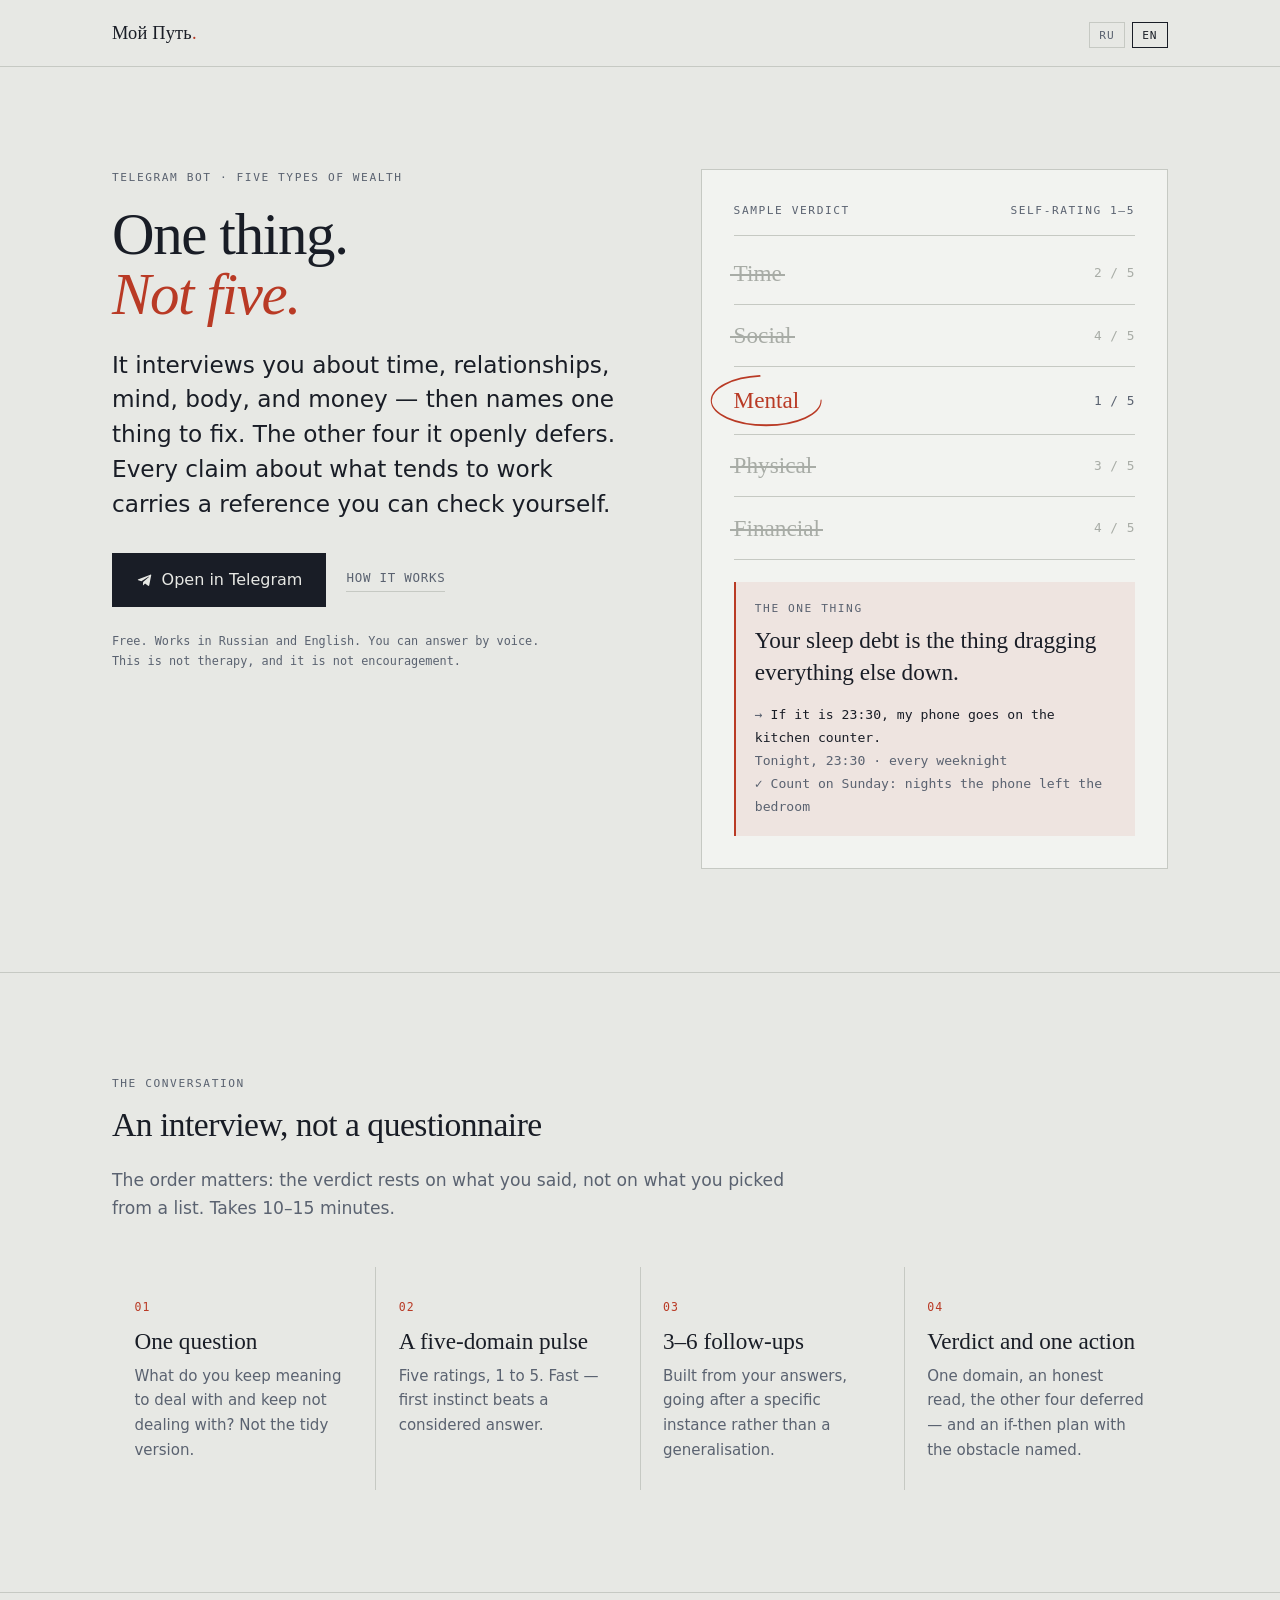
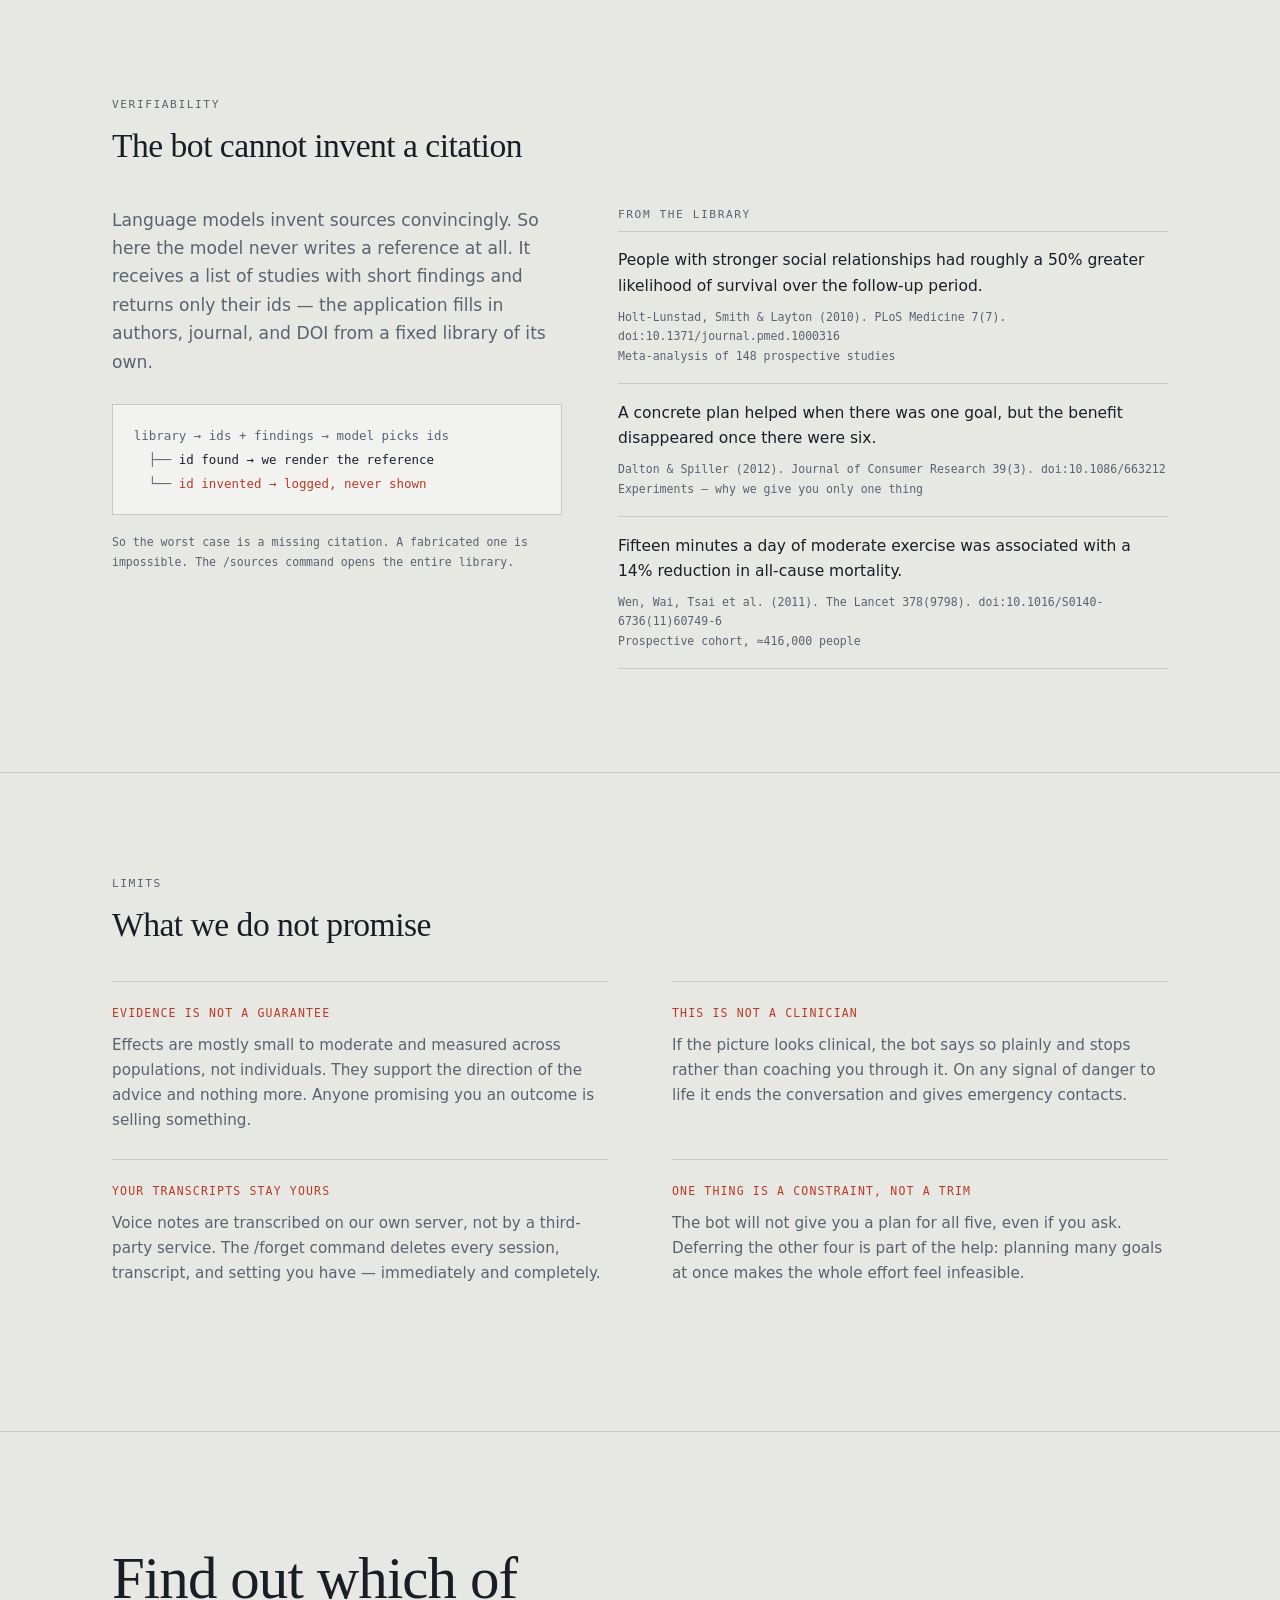
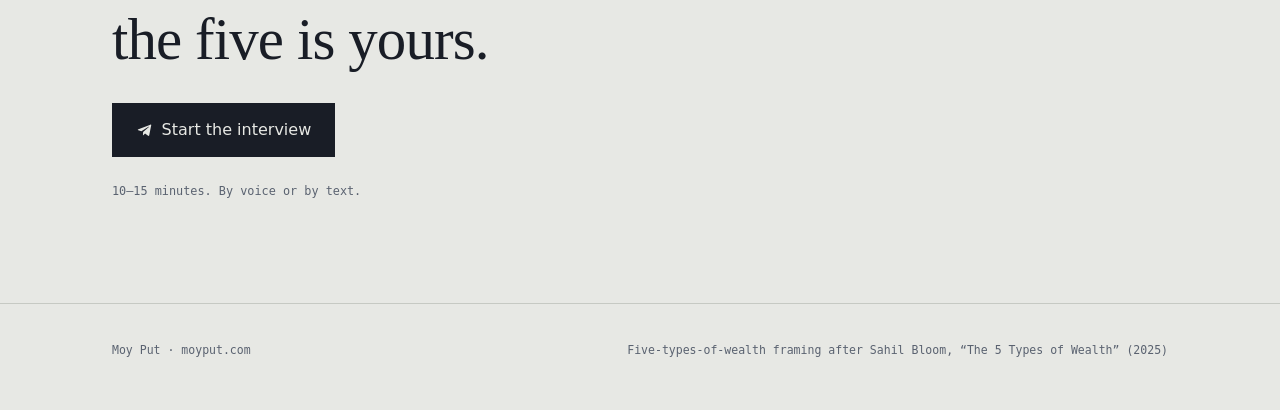
==== web/index.html @ c2c41ec6 "Add moyput.com landing page for Cloudflare Pages A single self-contained index.html in web/ — no bui" ====
<!doctype html>
<html lang="ru" data-lang="ru">
<head>
<meta charset="utf-8">
<meta name="viewport" content="width=device-width, initial-scale=1">
<title>Мой Путь — одна вещь, которую нужно исправить</title>
<meta name="description" content="Телеграм-бот расспрашивает вас о пяти видах богатства и называет одну вещь, которую нужно исправить. Со ссылками на исследования, которые можно проверить.">
<link rel="canonical" href="https://moyput.com/">
<meta property="og:type" content="website">
<meta property="og:url" content="https://moyput.com/">
<meta property="og:title" content="Мой Путь — одна вещь, которую нужно исправить">
<meta property="og:description" content="Пять видов богатства. Один вердикт. Ссылки на исследования, которые можно проверить.">
<meta property="og:locale" content="ru_RU">
<meta property="og:locale:alternate" content="en_US">
<meta name="twitter:card" content="summary_large_image">
<meta name="theme-color" content="#e7e8e4" media="(prefers-color-scheme: light)">
<meta name="theme-color" content="#14171b" media="(prefers-color-scheme: dark)">
<link rel="icon" href="data:image/svg+xml,%3Csvg xmlns='http://www.w3.org/2000/svg' viewBox='0 0 32 32'%3E%3Crect width='32' height='32' fill='%23191d26'/%3E%3Cpath d='M6 20h20' stroke='%23b93a25' stroke-width='3'/%3E%3Cpath d='M6 12h13' stroke='%235a6270' stroke-width='2'/%3E%3C/svg%3E">

<style>
/* ─────────────────────────────────────────────────────────────
   Мой Путь — landing page
   Design: diagnostic case file. Four things struck out, one circled.
   ───────────────────────────────────────────────────────────── */

:root {
  /* Cool archival paper — a green-bias neutral, deliberately not cream. */
  --paper:   #e7e8e4;
  --surface: #f2f3f0;
  --ink:     #191d26;
  --muted:   #5a6270;
  --rule:    #c6c9c3;
  --strike:  #a8aca6;
  /* The only accent: a correction-pencil red, spent on the verdict alone. */
  --accent:  #b93a25;
  --accent-wash: rgba(185, 58, 37, 0.08);

  --serif: Georgia, "Droid Serif", "Times New Roman", serif;
  --sans: system-ui, -apple-system, "Segoe UI", Roboto, "Helvetica Neue", Arial, sans-serif;
  --mono: ui-monospace, "SF Mono", SFMono-Regular, Consolas, "DejaVu Sans Mono", "Liberation Mono", monospace;

  --measure: 62ch;
  --gutter: clamp(1.25rem, 5vw, 4rem);
  --step-0: clamp(1rem, 0.97rem + 0.15vw, 1.075rem);
  --step-1: clamp(1.2rem, 1.1rem + 0.5vw, 1.45rem);
  --step-2: clamp(1.5rem, 1.3rem + 1vw, 2.1rem);
  --step-3: clamp(2.1rem, 1.6rem + 2.6vw, 3.9rem);
}

@media (prefers-color-scheme: dark) {
  :root {
    --paper:   #14171b;
    --surface: #1b1f25;
    --ink:     #dee0dc;
    --muted:   #9aa1ac;
    --rule:    #2c3239;
    --strike:  #5e656e;
    --accent:  #e86a52;
    --accent-wash: rgba(232, 106, 82, 0.11);
  }
}

/* The viewer's own toggle must win over the OS preference, both ways. */
:root[data-theme="dark"] {
  --paper: #14171b; --surface: #1b1f25; --ink: #dee0dc;
  --muted: #9aa1ac; --rule: #2c3239; --strike: #5e656e;
  --accent: #e86a52; --accent-wash: rgba(232, 106, 82, 0.11);
}
:root[data-theme="light"] {
  --paper: #e7e8e4; --surface: #f2f3f0; --ink: #191d26;
  --muted: #5a6270; --rule: #c6c9c3; --strike: #a8aca6;
  --accent: #b93a25; --accent-wash: rgba(185, 58, 37, 0.08);
}

*, *::before, *::after { box-sizing: border-box; }

html { -webkit-text-size-adjust: 100%; }

body {
  margin: 0;
  background: var(--paper);
  color: var(--ink);
  font-family: var(--sans);
  font-size: var(--step-0);
  line-height: 1.65;
  -webkit-font-smoothing: antialiased;
}

/* Language switching: both versions ship in the markup, one is hidden. */
:root[data-lang="ru"] [lang="en"] { display: none; }
:root[data-lang="en"] [lang="ru"] { display: none; }

h1, h2, h3 { font-family: var(--serif); font-weight: 400; text-wrap: balance; margin: 0; }
p { margin: 0; }
a { color: inherit; }

:where(a, button):focus-visible {
  outline: 2px solid var(--accent);
  outline-offset: 3px;
  border-radius: 1px;
}

.shell { max-width: 74rem; margin: 0 auto; padding-inline: var(--gutter); }

/* ── Structural label: the form-field eyebrow ───────────────── */
.label {
  font-family: var(--mono);
  font-size: 0.7rem;
  letter-spacing: 0.14em;
  text-transform: uppercase;
  color: var(--muted);
  display: block;
}

/* ── Top bar ────────────────────────────────────────────────── */
.bar {
  border-bottom: 1px solid var(--rule);
  padding-block: 1.1rem;
}
.bar > .shell {
  display: flex;
  align-items: baseline;
  justify-content: space-between;
  gap: 1rem;
}
.wordmark {
  font-family: var(--serif);
  font-size: 1.15rem;
  letter-spacing: 0.01em;
}
.wordmark .dot { color: var(--accent); }
.bar-tools { display: flex; gap: 0.4rem; align-items: center; }
.chip {
  font-family: var(--mono);
  font-size: 0.7rem;
  letter-spacing: 0.08em;
  text-transform: uppercase;
  color: var(--muted);
  background: none;
  border: 1px solid var(--rule);
  padding: 0.32rem 0.6rem;
  cursor: pointer;
  transition: color 120ms, border-color 120ms;
}
.chip:hover { color: var(--ink); border-color: var(--muted); }
.chip[aria-pressed="true"] { color: var(--ink); border-color: var(--ink); }

/* ── Sections share one rhythm so nothing fights over spacing ─ */
.band { padding-block: clamp(3.5rem, 8vw, 6.5rem); }
.band + .band { border-top: 1px solid var(--rule); }

/* ── Hero ───────────────────────────────────────────────────── */
.hero > .shell {
  display: grid;
  gap: clamp(2.5rem, 6vw, 4.5rem);
  grid-template-columns: 1fr;
}
@media (min-width: 62rem) {
  .hero > .shell { grid-template-columns: 1.05fr 0.95fr; align-items: start; }
}

h1 {
  font-size: var(--step-3);
  line-height: 1.02;
  letter-spacing: -0.022em;
  margin-block: 1.1rem 1.4rem;
}
h1 em { font-style: italic; color: var(--accent); }

.lede {
  font-size: var(--step-1);
  line-height: 1.5;
  max-width: var(--measure);
  color: var(--ink);
}

.actions {
  display: flex;
  flex-wrap: wrap;
  gap: 0.75rem 1.25rem;
  align-items: center;
  margin-top: 2rem;
}
.cta {
  font-family: var(--sans);
  font-size: 1rem;
  font-weight: 500;
  text-decoration: none;
  background: var(--ink);
  color: var(--paper);
  padding: 0.85rem 1.5rem;
  display: inline-flex;
  align-items: center;
  gap: 0.55rem;
  transition: background 140ms, transform 140ms;
}
.cta:hover { background: var(--accent); transform: translateY(-1px); }
.cta svg { width: 1.05em; height: 1.05em; flex: none; }
.quiet-link {
  font-family: var(--mono);
  font-size: 0.78rem;
  letter-spacing: 0.06em;
  text-transform: uppercase;
  color: var(--muted);
  text-decoration: none;
  border-bottom: 1px solid var(--rule);
  padding-bottom: 2px;
}
.quiet-link:hover { color: var(--ink); border-color: var(--accent); }

.fineprint {
  font-family: var(--mono);
  font-size: 0.74rem;
  line-height: 1.7;
  color: var(--muted);
  margin-top: 1.5rem;
}

/* ── The verdict card: the product's thesis, drawn ──────────── */
.card {
  background: var(--surface);
  border: 1px solid var(--rule);
  padding: clamp(1.4rem, 3vw, 2rem);
}
.card-head {
  display: flex;
  justify-content: space-between;
  gap: 1rem;
  padding-bottom: 0.9rem;
  border-bottom: 1px solid var(--rule);
  margin-bottom: 0.4rem;
}

.rows { list-style: none; margin: 0; padding: 0; }
.row {
  display: grid;
  grid-template-columns: 1fr auto;
  align-items: center;
  gap: 1rem;
  padding-block: 0.72rem;
  border-bottom: 1px solid var(--rule);
}
.row-name {
  position: relative;
  font-family: var(--serif);
  font-size: var(--step-1);
  width: fit-content;
}
.score {
  font-family: var(--mono);
  font-size: 0.8rem;
  font-variant-numeric: tabular-nums;
  color: var(--muted);
  letter-spacing: 0.04em;
}

/* Struck-out domains: the four the bot refuses to give you. */
.row.out .row-name, .row.out .score { color: var(--strike); }
.row.out .row-name::after {
  content: "";
  position: absolute;
  inset-inline-start: -0.15em;
  inset-block-start: 52%;
  height: 1.5px;
  background: var(--strike);
  width: calc(100% + 0.3em);
  transform: scaleX(0);
  transform-origin: left;
  animation: strike 380ms cubic-bezier(.4,0,.3,1) forwards;
  animation-delay: var(--d, 0ms);
}
@keyframes strike { to { transform: scaleX(1); } }

/* The one that is circled. Keeps its rule — the circle is the emphasis, and
   dropping the rule here just read as a missing line. */
.row.keep .row-name { color: var(--accent); padding: 0.1em 0.55em 0.15em; margin-inline-start: -0.55em; }
.circle {
  position: absolute;
  inset: -0.28em -0.5em;
  width: calc(100% + 1em);
  height: calc(100% + 0.56em);
  overflow: visible;
  pointer-events: none;
}
.circle ellipse {
  fill: none;
  stroke: var(--accent);
  stroke-width: 1.9;
  stroke-linecap: round;
  stroke-dasharray: 300;
  stroke-dashoffset: 300;
  animation: draw 780ms cubic-bezier(.36,.1,.2,1) 1500ms forwards;
}
@keyframes draw { to { stroke-dashoffset: 0; } }

.verdict {
  margin-top: 1.4rem;
  padding: 1.1rem 1.2rem;
  background: var(--accent-wash);
  border-inline-start: 2px solid var(--accent);
}
.verdict-line {
  font-family: var(--serif);
  font-size: var(--step-1);
  line-height: 1.35;
  margin-top: 0.45rem;
}
.action {
  margin-top: 1rem;
  font-family: var(--mono);
  font-size: 0.82rem;
  line-height: 1.75;
  color: var(--muted);
}
.action b { color: var(--ink); font-weight: 400; }

@media (prefers-reduced-motion: reduce) {
  .row.out .row-name::after { animation: none; transform: scaleX(1); }
  .circle ellipse { animation: none; stroke-dashoffset: 0; }
  .cta { transition: none; }
}

/* ── Section headings ───────────────────────────────────────── */
.band h2 {
  font-size: var(--step-2);
  line-height: 1.15;
  letter-spacing: -0.015em;
  margin-block: 0.8rem 1.3rem;
  max-width: 34ch;
}
.band-intro { max-width: var(--measure); color: var(--muted); }

/* ── The interview sequence. Numbered because it IS a sequence. ─ */
.steps {
  list-style: none;
  margin: 2.75rem 0 0;
  padding: 0;
  display: grid;
  gap: 1px;
  background: var(--rule);
  grid-template-columns: 1fr;
}
@media (min-width: 46rem) { .steps { grid-template-columns: repeat(2, 1fr); } }
@media (min-width: 68rem) { .steps { grid-template-columns: repeat(4, 1fr); } }
.step { background: var(--paper); padding: 1.5rem 1.4rem 1.7rem; }
.step-n {
  font-family: var(--mono);
  font-size: 0.72rem;
  letter-spacing: 0.1em;
  color: var(--accent);
  font-variant-numeric: tabular-nums;
}
.step h3 { font-size: var(--step-1); line-height: 1.2; margin-block: 0.55rem 0.5rem; }
.step p { color: var(--muted); font-size: 0.94rem; }

/* ── Evidence: rendered as an actual reference list ─────────── */
.evidence-grid {
  display: grid;
  gap: clamp(2rem, 5vw, 3.5rem);
  grid-template-columns: 1fr;
  margin-top: 2.5rem;
}
@media (min-width: 62rem) { .evidence-grid { grid-template-columns: 0.9fr 1.1fr; } }

.flow {
  font-family: var(--mono);
  font-size: 0.78rem;
  line-height: 1.9;
  color: var(--muted);
  background: var(--surface);
  border: 1px solid var(--rule);
  padding: 1.2rem 1.3rem;
  margin-top: 1.75rem;
  overflow-x: auto;
}
.flow .hit { color: var(--ink); }
.flow .miss { color: var(--accent); }

.refs { list-style: none; margin: 0; padding: 0; }
.refs li {
  padding-block: 1.05rem;
  border-top: 1px solid var(--rule);
}
.refs li:last-child { border-bottom: 1px solid var(--rule); }
.ref-finding { font-size: 0.97rem; }
.ref-cite {
  font-family: var(--mono);
  font-size: 0.72rem;
  line-height: 1.7;
  color: var(--muted);
  margin-top: 0.5rem;
  word-break: break-word;
}
.refs-note {
  font-family: var(--mono);
  font-size: 0.72rem;
  color: var(--muted);
  margin-top: 1.1rem;
  line-height: 1.7;
}

/* ── Limits: two columns of plain honesty ──────────────────────
   The rule belongs to the dt/dd *pair*, not to either element. Bordering
   them individually put a hairline across half the row on desktop, and
   bordering both would insert one between label and text when stacked. */
.limits {
  display: grid;
  grid-template-columns: 1fr;
  column-gap: clamp(2rem, 5vw, 4rem);
  margin-top: 2.25rem;
}
@media (min-width: 52rem) { .limits { grid-template-columns: 1fr 1fr; } }
.limits > div {
  border-top: 1px solid var(--rule);
  padding-block: 1.4rem 1.6rem;
}
.limits dt {
  font-family: var(--mono);
  font-size: 0.72rem;
  letter-spacing: 0.1em;
  text-transform: uppercase;
  color: var(--accent);
}
.limits dd { margin: 0.6rem 0 0; color: var(--muted); font-size: 0.95rem; }

/* ── Closing call ──────────────────────────────────────────── */
.close { text-align: left; }
.close h2 { font-size: var(--step-3); line-height: 1.05; max-width: 26ch; }

/* ── Footer ────────────────────────────────────────────────── */
footer {
  border-top: 1px solid var(--rule);
  padding-block: 2.25rem 3rem;
  font-family: var(--mono);
  font-size: 0.72rem;
  color: var(--muted);
  line-height: 1.9;
}
footer > .shell { display: flex; flex-wrap: wrap; gap: 0.6rem 2rem; justify-content: space-between; }
footer a { color: var(--muted); text-decoration: none; border-bottom: 1px solid var(--rule); }
footer a:hover { color: var(--ink); }
</style>
</head>

<body>

<div class="bar">
  <div class="shell">
    <span class="wordmark">Мой Путь<span class="dot">.</span></span>
    <div class="bar-tools">
      <button class="chip" id="lang-ru" aria-pressed="true">RU</button>
      <button class="chip" id="lang-en" aria-pressed="false">EN</button>
    </div>
  </div>
</div>

<main>

  <!-- ── Hero ─────────────────────────────────────────────── -->
  <section class="band hero">
    <div class="shell">
      <div>
        <span class="label">
          <span lang="ru">Телеграм-бот · пять видов богатства</span>
          <span lang="en">Telegram bot · five types of wealth</span>
        </span>

        <h1>
          <span lang="ru">Одна вещь.<br><em>Не пять.</em></span>
          <span lang="en">One thing.<br><em>Not five.</em></span>
        </h1>

        <p class="lede">
          <span lang="ru">Бот расспрашивает вас о времени, отношениях, психике, теле и деньгах — а потом называет одну вещь, которую нужно исправить. Остальные четыре он честно откладывает. Каждое утверждение о том, что обычно работает, снабжено ссылкой на исследование, которую вы можете проверить.</span>
          <span lang="en">It interviews you about time, relationships, mind, body, and money — then names one thing to fix. The other four it openly defers. Every claim about what tends to work carries a reference you can check yourself.</span>
        </p>

        <div class="actions">
          <!-- Replace moyput_bot with the real BotFather handle before launch. -->
          <a class="cta" href="https://t.me/moyput_bot">
            <svg viewBox="0 0 24 24" fill="currentColor" aria-hidden="true"><path d="M21.8 4.2 18.9 19c-.2 1-.8 1.2-1.6.8l-4.4-3.3-2.1 2c-.2.3-.4.4-.9.4l.3-4.5 8.2-7.4c.4-.3-.1-.5-.6-.2L7.7 13.2 3.3 11.8c-1-.3-1-1 .2-1.4l17-6.6c.8-.3 1.5.2 1.3 1.4z"/></svg>
            <span lang="ru">Открыть в Telegram</span>
            <span lang="en">Open in Telegram</span>
          </a>
          <a class="quiet-link" href="#how">
            <span lang="ru">Как это работает</span>
            <span lang="en">How it works</span>
          </a>
        </div>

        <p class="fineprint">
          <span lang="ru">Бесплатно. Работает на русском и английском. Отвечать можно голосом.<br>Это не терапия и не подбадривание.</span>
          <span lang="en">Free. Works in Russian and English. You can answer by voice.<br>This is not therapy, and it is not encouragement.</span>
        </p>
      </div>

      <!-- The thesis, drawn: four struck out, one circled. -->
      <figure class="card" style="margin:0">
        <div class="card-head">
          <span class="label">
            <span lang="ru">Пример вердикта</span>
            <span lang="en">Sample verdict</span>
          </span>
          <span class="label">
            <span lang="ru">Самооценка 1–5</span>
            <span lang="en">Self-rating 1–5</span>
          </span>
        </div>

        <ul class="rows">
          <li class="row out" style="--d:260ms">
            <span class="row-name"><span lang="ru">Время</span><span lang="en">Time</span></span>
            <span class="score">2 / 5</span>
          </li>
          <li class="row out" style="--d:420ms">
            <span class="row-name"><span lang="ru">Отношения</span><span lang="en">Social</span></span>
            <span class="score">4 / 5</span>
          </li>
          <li class="row keep">
            <span class="row-name">
              <svg class="circle" viewBox="0 0 200 60" preserveAspectRatio="none" aria-hidden="true">
                <ellipse cx="100" cy="30" rx="96" ry="26"></ellipse>
              </svg>
              <span lang="ru">Психика</span><span lang="en">Mental</span>
            </span>
            <span class="score">1 / 5</span>
          </li>
          <li class="row out" style="--d:580ms">
            <span class="row-name"><span lang="ru">Тело</span><span lang="en">Physical</span></span>
            <span class="score">3 / 5</span>
          </li>
          <li class="row out" style="--d:740ms">
            <span class="row-name"><span lang="ru">Деньги</span><span lang="en">Financial</span></span>
            <span class="score">4 / 5</span>
          </li>
        </ul>

        <figcaption class="verdict">
          <span class="label">
            <span lang="ru">Одна вещь</span>
            <span lang="en">The one thing</span>
          </span>
          <p class="verdict-line">
            <span lang="ru">Ваш недосып — то, что тянет за собой всё остальное.</span>
            <span lang="en">Your sleep debt is the thing dragging everything else down.</span>
          </p>
          <p class="action">
            <span lang="ru">→ <b>Если 23:30 — телефон уходит на кухонную столешницу.</b><br>Сегодня, 23:30 · каждый будний вечер<br>✓ Считаем в воскресенье, сколько ночей телефон был вне спальни</span>
            <span lang="en">→ <b>If it is 23:30, my phone goes on the kitchen counter.</b><br>Tonight, 23:30 · every weeknight<br>✓ Count on Sunday: nights the phone left the bedroom</span>
          </p>
        </figcaption>
      </figure>
    </div>
  </section>

  <!-- ── How it works ─────────────────────────────────────── -->
  <section class="band" id="how">
    <div class="shell">
      <span class="label">
        <span lang="ru">Разговор</span>
        <span lang="en">The conversation</span>
      </span>
      <h2>
        <span lang="ru">Интервью, а не анкета</span>
        <span lang="en">An interview, not a questionnaire</span>
      </h2>
      <p class="band-intro">
        <span lang="ru">Порядок здесь имеет значение: вердикт опирается на то, что вы рассказали, а не на то, что вы выбрали из списка. Занимает 10–15 минут.</span>
        <span lang="en">The order matters: the verdict rests on what you said, not on what you picked from a list. Takes 10–15 minutes.</span>
      </p>

      <ol class="steps">
        <li class="step">
          <span class="step-n">01</span>
          <h3><span lang="ru">Один вопрос</span><span lang="en">One question</span></h3>
          <p>
            <span lang="ru">Что вы всё собираетесь решить и всё никак не решаете? Не причёсанную версию.</span>
            <span lang="en">What do you keep meaning to deal with and keep not dealing with? Not the tidy version.</span>
          </p>
        </li>
        <li class="step">
          <span class="step-n">02</span>
          <h3><span lang="ru">Пульс по пяти сферам</span><span lang="en">A five-domain pulse</span></h3>
          <p>
            <span lang="ru">Пять оценок от 1 до 5. Быстро — первая реакция точнее продуманной.</span>
            <span lang="en">Five ratings, 1 to 5. Fast — first instinct beats a considered answer.</span>
          </p>
        </li>
        <li class="step">
          <span class="step-n">03</span>
          <h3><span lang="ru">3–6 уточнений</span><span lang="en">3–6 follow-ups</span></h3>
          <p>
            <span lang="ru">Вопросы строятся на ваших ответах и идут за конкретным случаем, а не за общими словами.</span>
            <span lang="en">Built from your answers, going after a specific instance rather than a generalisation.</span>
          </p>
        </li>
        <li class="step">
          <span class="step-n">04</span>
          <h3><span lang="ru">Вердикт и одно действие</span><span lang="en">Verdict and one action</span></h3>
          <p>
            <span lang="ru">Одна сфера, честная оценка, остальные четыре отложены — и план вида «если…, то…» с названной помехой.</span>
            <span lang="en">One domain, an honest read, the other four deferred — and an if-then plan with the obstacle named.</span>
          </p>
        </li>
      </ol>
    </div>
  </section>

  <!-- ── The citation guarantee ───────────────────────────── -->
  <section class="band" id="evidence">
    <div class="shell">
      <span class="label">
        <span lang="ru">Проверяемость</span>
        <span lang="en">Verifiability</span>
      </span>
      <h2>
        <span lang="ru">Бот не может выдумать ссылку</span>
        <span lang="en">The bot cannot invent a citation</span>
      </h2>

      <div class="evidence-grid">
        <div>
          <p class="band-intro">
            <span lang="ru">Языковые модели убедительно придумывают источники. Поэтому здесь модель вообще не пишет ссылки. Она получает список исследований с короткими выводами и возвращает только их идентификаторы — авторов, журнал и DOI подставляет само приложение из закреплённой библиотеки.</span>
            <span lang="en">Language models invent sources convincingly. So here the model never writes a reference at all. It receives a list of studies with short findings and returns only their ids — the application fills in authors, journal, and DOI from a fixed library of its own.</span>
          </p>
          <p class="flow">
            <span lang="ru">библиотека → id + выводы → модель выбирает id<br>&nbsp;&nbsp;├── <span class="hit">id найден → ссылка собрана нами</span><br>&nbsp;&nbsp;└── <span class="miss">id выдуман → в лог, не показан</span></span>
            <span lang="en">library → ids + findings → model picks ids<br>&nbsp;&nbsp;├── <span class="hit">id found → we render the reference</span><br>&nbsp;&nbsp;└── <span class="miss">id invented → logged, never shown</span></span>
          </p>
          <p class="refs-note">
            <span lang="ru">Значит, в худшем случае ссылки не будет. Выдуманной — не будет никогда. Команда /sources открывает всю библиотеку целиком.</span>
            <span lang="en">So the worst case is a missing citation. A fabricated one is impossible. The /sources command opens the entire library.</span>
          </p>
        </div>

        <div>
          <span class="label" style="margin-bottom:0.4rem">
            <span lang="ru">Из библиотеки</span>
            <span lang="en">From the library</span>
          </span>
          <ul class="refs">
            <li>
              <p class="ref-finding">
                <span lang="ru">У людей с более крепкими социальными связями вероятность выживания за период наблюдения была примерно на 50% выше.</span>
                <span lang="en">People with stronger social relationships had roughly a 50% greater likelihood of survival over the follow-up period.</span>
              </p>
              <p class="ref-cite">Holt-Lunstad, Smith &amp; Layton (2010). PLoS Medicine 7(7). doi:10.1371/journal.pmed.1000316<br>
                <span lang="ru">Метаанализ 148 проспективных исследований</span>
                <span lang="en">Meta-analysis of 148 prospective studies</span>
              </p>
            </li>
            <li>
              <p class="ref-finding">
                <span lang="ru">Конкретный план помогал, когда цель была одна, но преимущество исчезало, когда целей становилось шесть.</span>
                <span lang="en">A concrete plan helped when there was one goal, but the benefit disappeared once there were six.</span>
              </p>
              <p class="ref-cite">Dalton &amp; Spiller (2012). Journal of Consumer Research 39(3). doi:10.1086/663212<br>
                <span lang="ru">Серия экспериментов — почему мы даём только одну вещь</span>
                <span lang="en">Experiments — why we give you only one thing</span>
              </p>
            </li>
            <li>
              <p class="ref-finding">
                <span lang="ru">Пятнадцать минут умеренной нагрузки в день были связаны со снижением общей смертности на 14%.</span>
                <span lang="en">Fifteen minutes a day of moderate exercise was associated with a 14% reduction in all-cause mortality.</span>
              </p>
              <p class="ref-cite">Wen, Wai, Tsai et al. (2011). The Lancet 378(9798). doi:10.1016/S0140-6736(11)60749-6<br>
                <span lang="ru">Проспективная когорта, ≈416 000 человек</span>
                <span lang="en">Prospective cohort, ≈416,000 people</span>
              </p>
            </li>
          </ul>
        </div>
      </div>
    </div>
  </section>

  <!-- ── Limits. The product's brand is honesty; overselling would break it. ── -->
  <section class="band" id="limits">
    <div class="shell">
      <span class="label">
        <span lang="ru">Границы</span>
        <span lang="en">Limits</span>
      </span>
      <h2>
        <span lang="ru">Чего мы не обещаем</span>
        <span lang="en">What we do not promise</span>
      </h2>

      <dl class="limits">
        <div>
          <dt><span lang="ru">Исследования — не гарантия</span><span lang="en">Evidence is not a guarantee</span></dt>
          <dd>
          <span lang="ru">Эффекты в основном небольшие или умеренные и измерены на группах людей, а не на отдельном человеке. Они подтверждают направление совета — и ничего больше. Кто обещает вам результат, тот вам что-то продаёт.</span>
          <span lang="en">Effects are mostly small to moderate and measured across populations, not individuals. They support the direction of the advice and nothing more. Anyone promising you an outcome is selling something.</span>
        </dd>
        </div>
        <div>
          <dt><span lang="ru">Это не врач</span><span lang="en">This is not a clinician</span></dt>
          <dd>
          <span lang="ru">Если картина похожа на клиническую, бот скажет это прямо и остановится, а не станет вести вас планом. При признаках угрозы жизни он прерывает разговор и даёт контакты экстренной помощи.</span>
          <span lang="en">If the picture looks clinical, the bot says so plainly and stops rather than coaching you through it. On any signal of danger to life it ends the conversation and gives emergency contacts.</span>
        </dd>
        </div>
        <div>
          <dt><span lang="ru">Ваши записи остаются вашими</span><span lang="en">Your transcripts stay yours</span></dt>
          <dd>
          <span lang="ru">Голосовые сообщения расшифровываются на нашем сервере, а не у сторонних сервисов. Команда /forget удаляет все ваши сессии, расшифровки и настройки — сразу и полностью.</span>
          <span lang="en">Voice notes are transcribed on our own server, not by a third-party service. The /forget command deletes every session, transcript, and setting you have — immediately and completely.</span>
        </dd>
        </div>
        <div>
          <dt><span lang="ru">Одна вещь — это ограничение, а не урезание</span><span lang="en">One thing is a constraint, not a trim</span></dt>
          <dd>
          <span lang="ru">Бот не даст вам план по всем пяти сферам, даже если попросить. Отложить остальные четыре — часть помощи: планирование многих целей сразу делает всё дело невыполнимым.</span>
          <span lang="en">The bot will not give you a plan for all five, even if you ask. Deferring the other four is part of the help: planning many goals at once makes the whole effort feel infeasible.</span>
        </dd>
        </div>
      </dl>
    </div>
  </section>

  <!-- ── Close ────────────────────────────────────────────── -->
  <section class="band close">
    <div class="shell">
      <h2>
        <span lang="ru">Узнать, какая из пяти — ваша.</span>
        <span lang="en">Find out which of the five is yours.</span>
      </h2>
      <div class="actions">
        <a class="cta" href="https://t.me/moyput_bot">
          <svg viewBox="0 0 24 24" fill="currentColor" aria-hidden="true"><path d="M21.8 4.2 18.9 19c-.2 1-.8 1.2-1.6.8l-4.4-3.3-2.1 2c-.2.3-.4.4-.9.4l.3-4.5 8.2-7.4c.4-.3-.1-.5-.6-.2L7.7 13.2 3.3 11.8c-1-.3-1-1 .2-1.4l17-6.6c.8-.3 1.5.2 1.3 1.4z"/></svg>
          <span lang="ru">Начать интервью</span>
          <span lang="en">Start the interview</span>
        </a>
      </div>
      <p class="fineprint">
        <span lang="ru">10–15 минут. Голосом или текстом.</span>
        <span lang="en">10–15 minutes. By voice or by text.</span>
      </p>
    </div>
  </section>

</main>

<footer>
  <div class="shell">
    <span>
      <span lang="ru">Мой Путь · moyput.com</span>
      <span lang="en">Moy Put · moyput.com</span>
    </span>
    <span>
      <span lang="ru">Рамка пяти видов богатства — по книге Сахила Блума «The 5 Types of Wealth» (2025)</span>
      <span lang="en">Five-types-of-wealth framing after Sahil Bloom, “The 5 Types of Wealth” (2025)</span>
    </span>
  </div>
</footer>

<script>
(function () {
  var root = document.documentElement;
  var ru = document.getElementById('lang-ru');
  var en = document.getElementById('lang-en');

  function set(lang) {
    root.setAttribute('data-lang', lang);
    root.setAttribute('lang', lang);
    ru.setAttribute('aria-pressed', String(lang === 'ru'));
    en.setAttribute('aria-pressed', String(lang === 'en'));
    try { localStorage.setItem('moyput-lang', lang); } catch (e) { /* private mode */ }
  }

  ru.addEventListener('click', function () { set('ru'); });
  en.addEventListener('click', function () { set('en'); });

  // Remembered choice wins; otherwise fall back to the browser's preference.
  var saved = null;
  try { saved = localStorage.getItem('moyput-lang'); } catch (e) { /* ignore */ }
  if (saved === 'ru' || saved === 'en') {
    set(saved);
  } else if (!(navigator.language || '').toLowerCase().startsWith('ru')) {
    set('en');
  }
})();
</script>

</body>
</html>
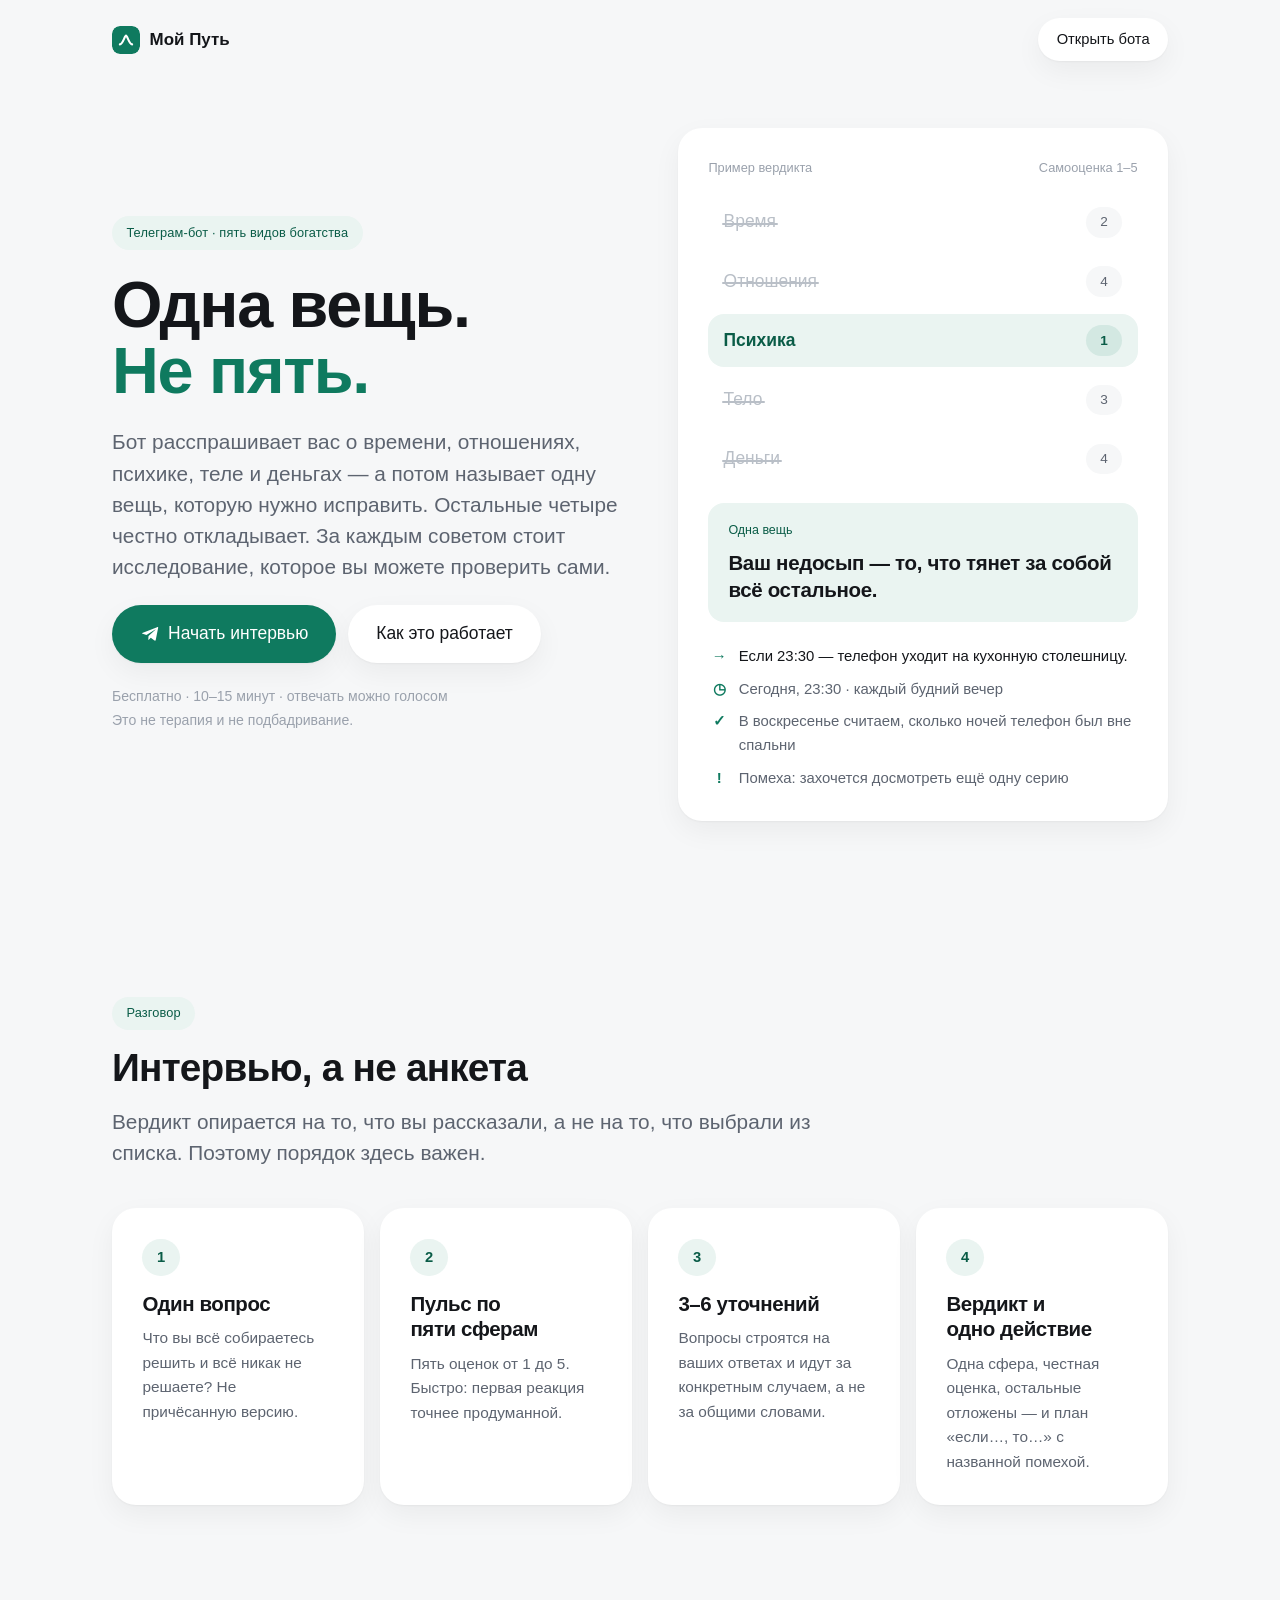
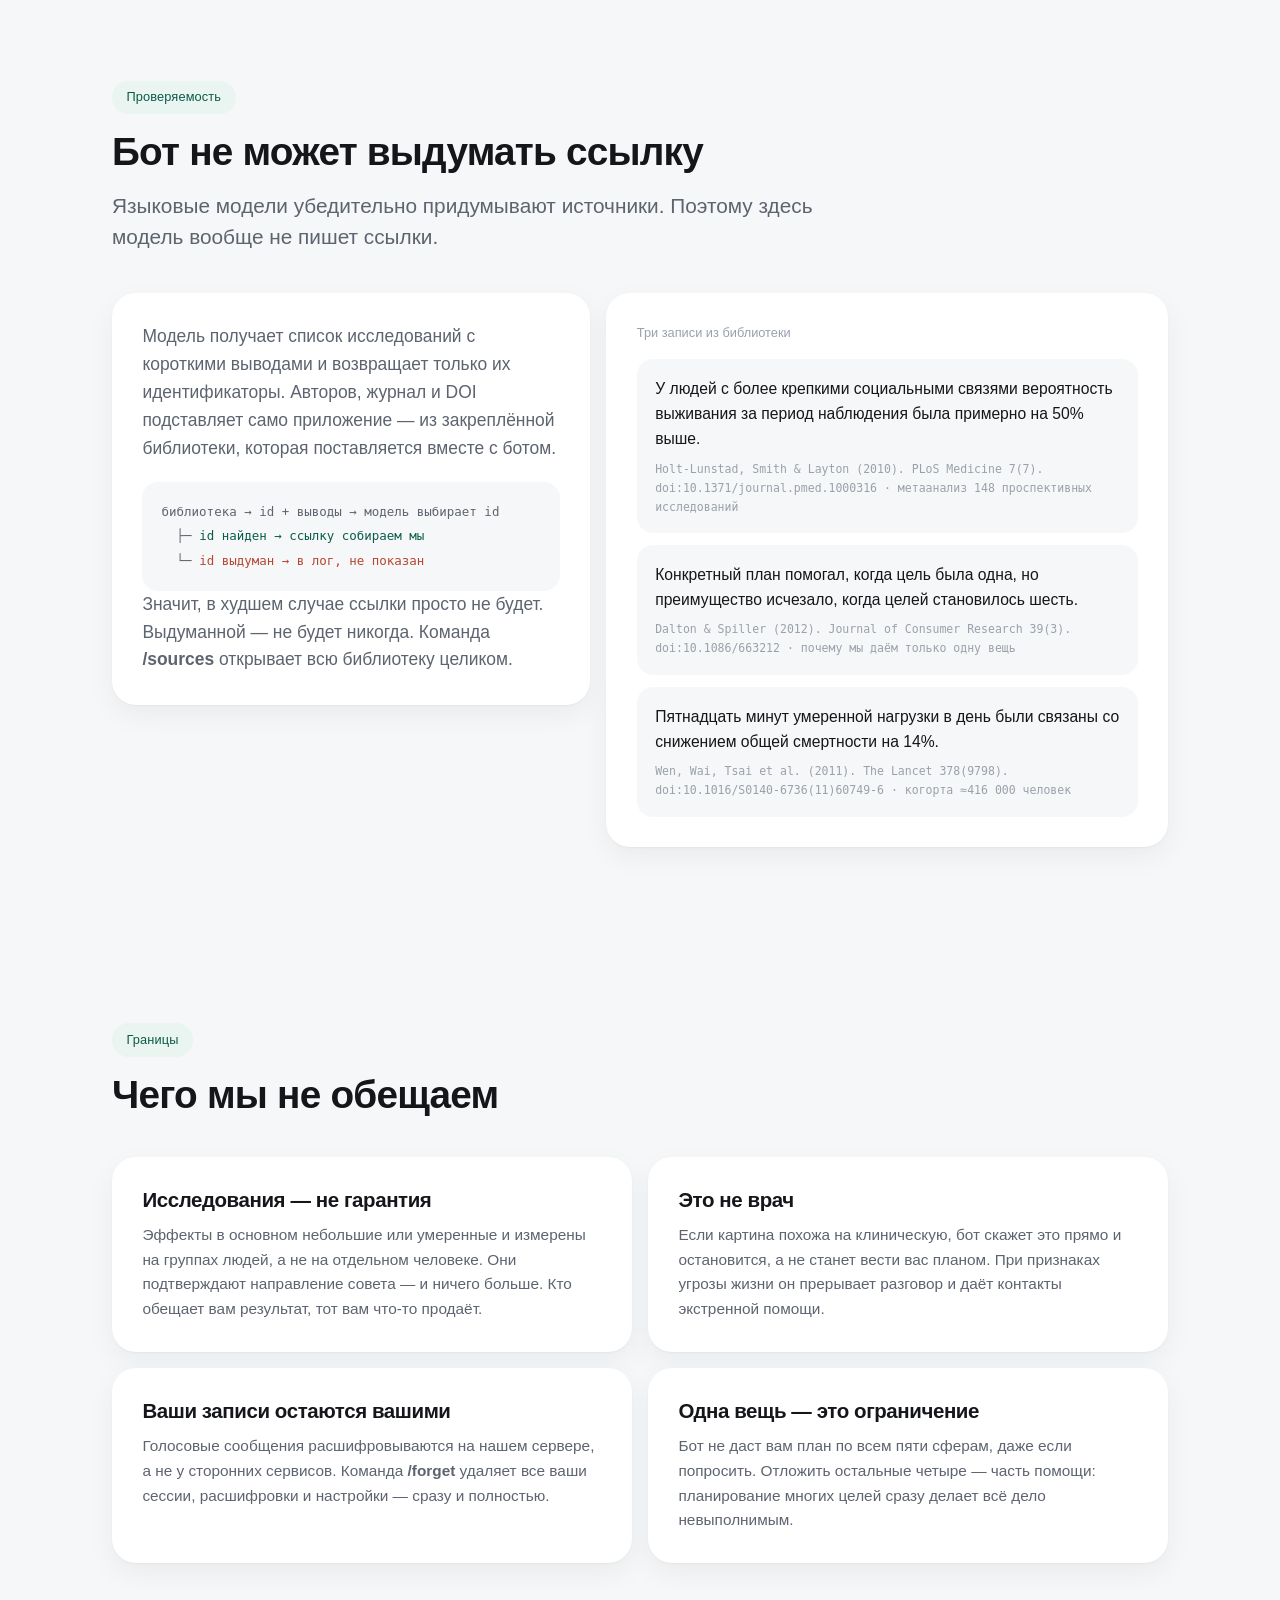
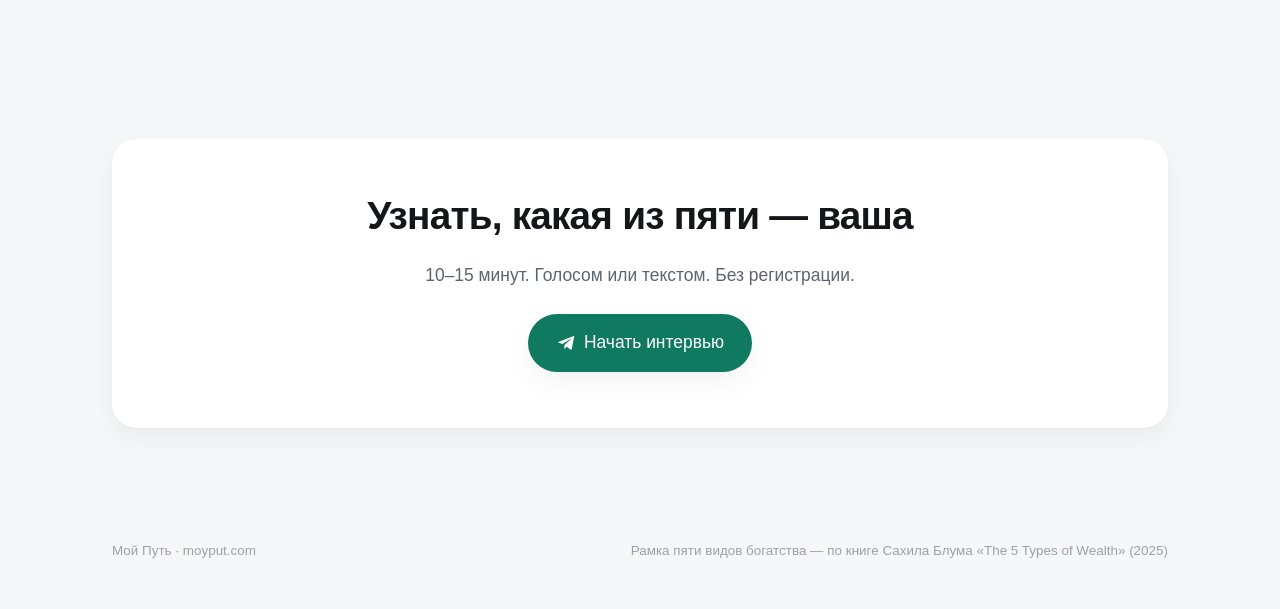
==== commit a244095c: "Light minimal landing page, Russian-only default, and docs/ in Russian Three changes requested toget" ====
--- a/web/index.html
+++ b/web/index.html
@@ -1,5 +1,5 @@
 <!doctype html>
-<html lang="ru" data-lang="ru">
+<html lang="ru">
 <head>
 <meta charset="utf-8">
 <meta name="viewport" content="width=device-width, initial-scale=1">
@@ -11,734 +11,530 @@
 <meta property="og:title" content="Мой Путь — одна вещь, которую нужно исправить">
 <meta property="og:description" content="Пять видов богатства. Один вердикт. Ссылки на исследования, которые можно проверить.">
 <meta property="og:locale" content="ru_RU">
-<meta property="og:locale:alternate" content="en_US">
+<meta property="og:site_name" content="Мой Путь">
 <meta name="twitter:card" content="summary_large_image">
-<meta name="theme-color" content="#e7e8e4" media="(prefers-color-scheme: light)">
-<meta name="theme-color" content="#14171b" media="(prefers-color-scheme: dark)">
-<link rel="icon" href="data:image/svg+xml,%3Csvg xmlns='http://www.w3.org/2000/svg' viewBox='0 0 32 32'%3E%3Crect width='32' height='32' fill='%23191d26'/%3E%3Cpath d='M6 20h20' stroke='%23b93a25' stroke-width='3'/%3E%3Cpath d='M6 12h13' stroke='%235a6270' stroke-width='2'/%3E%3C/svg%3E">
+<meta name="theme-color" content="#f6f7f8">
+<link rel="icon" href="data:image/svg+xml,%3Csvg xmlns='http://www.w3.org/2000/svg' viewBox='0 0 32 32'%3E%3Crect width='32' height='32' rx='9' fill='%230f7a5f'/%3E%3Cpath d='M9 21c3.6 0 5.4-10 7-10s3.4 10 7 10' stroke='white' stroke-width='2.4' fill='none' stroke-linecap='round'/%3E%3C/svg%3E">
 
 <style>
 /* ─────────────────────────────────────────────────────────────
-   Мой Путь — landing page
-   Design: diagnostic case file. Four things struck out, one circled.
+   Мой Путь — moyput.com
+   Светлый минимализм: белые карточки со скруглением, круглые
+   кнопки-пилюли, один акцентный цвет, только системные шрифты.
+   Дизайн сознательно однотемный (светлый) — см. color-scheme.
    ───────────────────────────────────────────────────────────── */
 
 :root {
-  /* Cool archival paper — a green-bias neutral, deliberately not cream. */
-  --paper:   #e7e8e4;
-  --surface: #f2f3f0;
-  --ink:     #191d26;
-  --muted:   #5a6270;
-  --rule:    #c6c9c3;
-  --strike:  #a8aca6;
-  /* The only accent: a correction-pencil red, spent on the verdict alone. */
-  --accent:  #b93a25;
-  --accent-wash: rgba(185, 58, 37, 0.08);
-
-  --serif: Georgia, "Droid Serif", "Times New Roman", serif;
-  --sans: system-ui, -apple-system, "Segoe UI", Roboto, "Helvetica Neue", Arial, sans-serif;
-  --mono: ui-monospace, "SF Mono", SFMono-Regular, Consolas, "DejaVu Sans Mono", "Liberation Mono", monospace;
-
-  --measure: 62ch;
-  --gutter: clamp(1.25rem, 5vw, 4rem);
-  --step-0: clamp(1rem, 0.97rem + 0.15vw, 1.075rem);
-  --step-1: clamp(1.2rem, 1.1rem + 0.5vw, 1.45rem);
-  --step-2: clamp(1.5rem, 1.3rem + 1vw, 2.1rem);
-  --step-3: clamp(2.1rem, 1.6rem + 2.6vw, 3.9rem);
-}
-
-@media (prefers-color-scheme: dark) {
-  :root {
-    --paper:   #14171b;
-    --surface: #1b1f25;
-    --ink:     #dee0dc;
-    --muted:   #9aa1ac;
-    --rule:    #2c3239;
-    --strike:  #5e656e;
-    --accent:  #e86a52;
-    --accent-wash: rgba(232, 106, 82, 0.11);
-  }
-}
-
-/* The viewer's own toggle must win over the OS preference, both ways. */
-:root[data-theme="dark"] {
-  --paper: #14171b; --surface: #1b1f25; --ink: #dee0dc;
-  --muted: #9aa1ac; --rule: #2c3239; --strike: #5e656e;
-  --accent: #e86a52; --accent-wash: rgba(232, 106, 82, 0.11);
-}
-:root[data-theme="light"] {
-  --paper: #e7e8e4; --surface: #f2f3f0; --ink: #191d26;
-  --muted: #5a6270; --rule: #c6c9c3; --strike: #a8aca6;
-  --accent: #b93a25; --accent-wash: rgba(185, 58, 37, 0.08);
+  color-scheme: light;
+
+  --bg:        #f6f7f8;
+  --card:      #ffffff;
+  --ink:       #14161a;
+  --muted:     #5d6470;
+  --faint:     #9aa1ac;
+  --hair:      #e8eaed;
+  --strike:    #b9bfc7;
+
+  /* Единственный акцент: глубокий изумрудный. */
+  --accent:    #0f7a5f;
+  --accent-ink:#0a5c47;
+  --accent-10: #eaf4f1;
+  --accent-20: #d3e8e2;
+
+  --sans: -apple-system, BlinkMacSystemFont, "Segoe UI", Roboto, "Helvetica Neue", Arial, sans-serif;
+  --mono: ui-monospace, SFMono-Regular, "SF Mono", Consolas, "DejaVu Sans Mono", monospace;
+
+  --r-card: 24px;
+  --r-inner: 16px;
+  --r-pill: 999px;
+
+  --shadow: 0 1px 2px rgba(20, 22, 26, 0.04), 0 10px 28px rgba(20, 22, 26, 0.05);
+  --shadow-lift: 0 2px 4px rgba(20, 22, 26, 0.06), 0 16px 40px rgba(20, 22, 26, 0.09);
+
+  --gutter: clamp(1.15rem, 4vw, 2.5rem);
+  --t-body: clamp(1rem, 0.96rem + 0.2vw, 1.09rem);
+  --t-lede: clamp(1.09rem, 1rem + 0.5vw, 1.3rem);
+  --t-h3:   clamp(1.12rem, 1.05rem + 0.3vw, 1.28rem);
+  --t-h2:   clamp(1.6rem, 1.3rem + 1.4vw, 2.5rem);
+  --t-h1:   clamp(2.15rem, 1.5rem + 3.4vw, 4.05rem);
 }
 
 *, *::before, *::after { box-sizing: border-box; }
-
-html { -webkit-text-size-adjust: 100%; }
+html { -webkit-text-size-adjust: 100%; scroll-behavior: smooth; }
+@media (prefers-reduced-motion: reduce) { html { scroll-behavior: auto; } }
 
 body {
   margin: 0;
-  background: var(--paper);
+  background: var(--bg);
   color: var(--ink);
   font-family: var(--sans);
-  font-size: var(--step-0);
-  line-height: 1.65;
+  font-size: var(--t-body);
+  line-height: 1.6;
   -webkit-font-smoothing: antialiased;
 }
 
-/* Language switching: both versions ship in the markup, one is hidden. */
-:root[data-lang="ru"] [lang="en"] { display: none; }
-:root[data-lang="en"] [lang="ru"] { display: none; }
-
-h1, h2, h3 { font-family: var(--serif); font-weight: 400; text-wrap: balance; margin: 0; }
+h1, h2, h3 { margin: 0; font-weight: 600; letter-spacing: -0.02em; text-wrap: balance; }
 p { margin: 0; }
 a { color: inherit; }
 
 :where(a, button):focus-visible {
   outline: 2px solid var(--accent);
   outline-offset: 3px;
-  border-radius: 1px;
-}
-
-.shell { max-width: 74rem; margin: 0 auto; padding-inline: var(--gutter); }
-
-/* ── Structural label: the form-field eyebrow ───────────────── */
-.label {
-  font-family: var(--mono);
-  font-size: 0.7rem;
-  letter-spacing: 0.14em;
-  text-transform: uppercase;
-  color: var(--muted);
-  display: block;
-}
-
-/* ── Top bar ────────────────────────────────────────────────── */
-.bar {
-  border-bottom: 1px solid var(--rule);
-  padding-block: 1.1rem;
-}
-.bar > .shell {
-  display: flex;
-  align-items: baseline;
-  justify-content: space-between;
-  gap: 1rem;
-}
-.wordmark {
-  font-family: var(--serif);
-  font-size: 1.15rem;
+  border-radius: var(--r-pill);
+}
+
+.shell { width: 100%; max-width: 71rem; margin-inline: auto; padding-inline: var(--gutter); }
+
+/* ── Метка-надзаголовок ─────────────────────────────────────── */
+.eyebrow {
+  display: inline-block;
+  font-size: 0.8rem;
+  font-weight: 500;
   letter-spacing: 0.01em;
-}
-.wordmark .dot { color: var(--accent); }
-.bar-tools { display: flex; gap: 0.4rem; align-items: center; }
-.chip {
-  font-family: var(--mono);
-  font-size: 0.7rem;
-  letter-spacing: 0.08em;
-  text-transform: uppercase;
-  color: var(--muted);
-  background: none;
-  border: 1px solid var(--rule);
-  padding: 0.32rem 0.6rem;
-  cursor: pointer;
-  transition: color 120ms, border-color 120ms;
-}
-.chip:hover { color: var(--ink); border-color: var(--muted); }
-.chip[aria-pressed="true"] { color: var(--ink); border-color: var(--ink); }
-
-/* ── Sections share one rhythm so nothing fights over spacing ─ */
-.band { padding-block: clamp(3.5rem, 8vw, 6.5rem); }
-.band + .band { border-top: 1px solid var(--rule); }
-
-/* ── Hero ───────────────────────────────────────────────────── */
-.hero > .shell {
-  display: grid;
-  gap: clamp(2.5rem, 6vw, 4.5rem);
-  grid-template-columns: 1fr;
-}
-@media (min-width: 62rem) {
-  .hero > .shell { grid-template-columns: 1.05fr 0.95fr; align-items: start; }
-}
-
-h1 {
-  font-size: var(--step-3);
-  line-height: 1.02;
-  letter-spacing: -0.022em;
-  margin-block: 1.1rem 1.4rem;
-}
-h1 em { font-style: italic; color: var(--accent); }
-
-.lede {
-  font-size: var(--step-1);
-  line-height: 1.5;
-  max-width: var(--measure);
-  color: var(--ink);
-}
-
-.actions {
-  display: flex;
-  flex-wrap: wrap;
-  gap: 0.75rem 1.25rem;
+  color: var(--accent-ink);
+  background: var(--accent-10);
+  padding: 0.4rem 0.9rem;
+  border-radius: var(--r-pill);
+}
+
+/* ── Шапка ──────────────────────────────────────────────────── */
+.topbar { padding-block: 1.15rem; }
+.topbar > .shell { display: flex; align-items: center; justify-content: space-between; gap: 1rem; }
+.brand { display: inline-flex; align-items: center; gap: 0.6rem; font-weight: 600; font-size: 1.06rem; text-decoration: none; }
+.brand-mark { width: 28px; height: 28px; border-radius: 8px; flex: none; }
+
+/* ── Кнопки ─────────────────────────────────────────────────── */
+.btn {
+  display: inline-flex;
   align-items: center;
-  margin-top: 2rem;
-}
-.cta {
-  font-family: var(--sans);
-  font-size: 1rem;
+  justify-content: center;
+  gap: 0.5rem;
+  font: inherit;
   font-weight: 500;
   text-decoration: none;
-  background: var(--ink);
-  color: var(--paper);
-  padding: 0.85rem 1.5rem;
-  display: inline-flex;
-  align-items: center;
-  gap: 0.55rem;
-  transition: background 140ms, transform 140ms;
-}
-.cta:hover { background: var(--accent); transform: translateY(-1px); }
-.cta svg { width: 1.05em; height: 1.05em; flex: none; }
-.quiet-link {
-  font-family: var(--mono);
-  font-size: 0.78rem;
-  letter-spacing: 0.06em;
-  text-transform: uppercase;
-  color: var(--muted);
-  text-decoration: none;
-  border-bottom: 1px solid var(--rule);
-  padding-bottom: 2px;
-}
-.quiet-link:hover { color: var(--ink); border-color: var(--accent); }
-
-.fineprint {
-  font-family: var(--mono);
-  font-size: 0.74rem;
-  line-height: 1.7;
-  color: var(--muted);
-  margin-top: 1.5rem;
-}
-
-/* ── The verdict card: the product's thesis, drawn ──────────── */
+  border: 0;
+  border-radius: var(--r-pill);
+  padding: 0.95rem 1.75rem;
+  cursor: pointer;
+  transition: background-color 160ms ease, box-shadow 160ms ease, transform 160ms ease, color 160ms ease;
+}
+.btn svg { width: 1.15em; height: 1.15em; flex: none; }
+
+.btn-primary { background: var(--accent); color: #fff; box-shadow: var(--shadow); }
+.btn-primary:hover { background: var(--accent-ink); box-shadow: var(--shadow-lift); transform: translateY(-1px); }
+
+.btn-ghost { background: var(--card); color: var(--ink); box-shadow: var(--shadow); }
+.btn-ghost:hover { color: var(--accent-ink); box-shadow: var(--shadow-lift); transform: translateY(-1px); }
+
+.btn-sm { padding: 0.6rem 1.15rem; font-size: 0.92rem; }
+
+@media (prefers-reduced-motion: reduce) {
+  .btn:hover { transform: none; }
+}
+
+/* ── Ритм секций ────────────────────────────────────────────── */
+.section { padding-block: clamp(3rem, 7vw, 5.5rem); }
+.section-head { max-width: 44rem; display: grid; gap: 1rem; justify-items: start; }
+.section-head h2 { font-size: var(--t-h2); line-height: 1.14; }
+.section-head p { color: var(--muted); font-size: var(--t-lede); line-height: 1.5; }
+
+/* ── Первый экран ───────────────────────────────────────────── */
+.hero { padding-top: clamp(1.5rem, 4vw, 3rem); }
+.hero > .shell { display: grid; gap: clamp(2rem, 5vw, 3.5rem); align-items: center; }
+@media (min-width: 64rem) { .hero > .shell { grid-template-columns: 1.02fr 0.98fr; } }
+
+.hero-copy { display: grid; gap: 1.4rem; justify-items: start; }
+.hero h1 { font-size: var(--t-h1); line-height: 1.02; }
+.hero h1 span { color: var(--accent); }
+.hero-lede { font-size: var(--t-lede); line-height: 1.5; color: var(--muted); max-width: 34rem; }
+.hero-actions { display: flex; flex-wrap: wrap; gap: 0.75rem; }
+.hero-note { font-size: 0.88rem; color: var(--faint); line-height: 1.65; }
+
+/* ── Карточки ───────────────────────────────────────────────── */
 .card {
-  background: var(--surface);
-  border: 1px solid var(--rule);
-  padding: clamp(1.4rem, 3vw, 2rem);
-}
-.card-head {
-  display: flex;
-  justify-content: space-between;
-  gap: 1rem;
-  padding-bottom: 0.9rem;
-  border-bottom: 1px solid var(--rule);
-  margin-bottom: 0.4rem;
-}
-
-.rows { list-style: none; margin: 0; padding: 0; }
-.row {
+  background: var(--card);
+  border-radius: var(--r-card);
+  box-shadow: var(--shadow);
+  padding: clamp(1.35rem, 3vw, 1.9rem);
+}
+
+/* ── Демонстрация вердикта ──────────────────────────────────── */
+.demo { display: grid; gap: 1.1rem; }
+.demo-head { display: flex; align-items: center; justify-content: space-between; gap: 1rem; }
+.demo-head span { font-size: 0.8rem; color: var(--faint); }
+
+.pulse { list-style: none; margin: 0; padding: 0; display: grid; gap: 0.4rem; }
+.pulse-row {
   display: grid;
   grid-template-columns: 1fr auto;
   align-items: center;
   gap: 1rem;
-  padding-block: 0.72rem;
-  border-bottom: 1px solid var(--rule);
-}
-.row-name {
-  position: relative;
-  font-family: var(--serif);
-  font-size: var(--step-1);
-  width: fit-content;
-}
-.score {
-  font-family: var(--mono);
-  font-size: 0.8rem;
+  padding: 0.7rem 0.95rem;
+  border-radius: var(--r-inner);
+}
+.pulse-name { position: relative; width: fit-content; font-weight: 500; }
+.pulse-score {
+  display: inline-grid;
+  place-items: center;
+  min-width: 2.3rem;
+  height: 1.9rem;
+  padding-inline: 0.55rem;
+  border-radius: var(--r-pill);
+  background: var(--bg);
+  color: var(--muted);
+  font-size: 0.85rem;
   font-variant-numeric: tabular-nums;
-  color: var(--muted);
-  letter-spacing: 0.04em;
-}
-
-/* Struck-out domains: the four the bot refuses to give you. */
-.row.out .row-name, .row.out .score { color: var(--strike); }
-.row.out .row-name::after {
+}
+
+/* Четыре, от которых бот отказывается. */
+.pulse-row.out .pulse-name { color: var(--strike); }
+.pulse-row.out .pulse-name::after {
   content: "";
   position: absolute;
-  inset-inline-start: -0.15em;
-  inset-block-start: 52%;
+  inset-inline-start: -2px;
+  inset-block-start: 53%;
+  width: calc(100% + 4px);
   height: 1.5px;
   background: var(--strike);
-  width: calc(100% + 0.3em);
+  border-radius: 2px;
   transform: scaleX(0);
   transform-origin: left;
-  animation: strike 380ms cubic-bezier(.4,0,.3,1) forwards;
-  animation-delay: var(--d, 0ms);
+  animation: strike 420ms cubic-bezier(0.4, 0, 0.3, 1) var(--d, 0ms) forwards;
 }
 @keyframes strike { to { transform: scaleX(1); } }
 
-/* The one that is circled. Keeps its rule — the circle is the emphasis, and
-   dropping the rule here just read as a missing line. */
-.row.keep .row-name { color: var(--accent); padding: 0.1em 0.55em 0.15em; margin-inline-start: -0.55em; }
-.circle {
-  position: absolute;
-  inset: -0.28em -0.5em;
-  width: calc(100% + 1em);
-  height: calc(100% + 0.56em);
-  overflow: visible;
-  pointer-events: none;
-}
-.circle ellipse {
-  fill: none;
-  stroke: var(--accent);
-  stroke-width: 1.9;
-  stroke-linecap: round;
-  stroke-dasharray: 300;
-  stroke-dashoffset: 300;
-  animation: draw 780ms cubic-bezier(.36,.1,.2,1) 1500ms forwards;
-}
-@keyframes draw { to { stroke-dashoffset: 0; } }
-
-.verdict {
-  margin-top: 1.4rem;
+/* Одна, которую он выбирает. */
+.pulse-row.keep { background: var(--accent-10); }
+.pulse-row.keep .pulse-name { color: var(--accent-ink); font-weight: 600; }
+.pulse-row.keep .pulse-score { background: var(--accent-20); color: var(--accent-ink); font-weight: 600; }
+
+.verdict { background: var(--accent-10); border-radius: var(--r-inner); padding: 1.15rem 1.25rem; display: grid; gap: 0.55rem; }
+.verdict-label { font-size: 0.78rem; font-weight: 500; color: var(--accent-ink); }
+.verdict-text { font-size: var(--t-h3); font-weight: 600; line-height: 1.3; letter-spacing: -0.015em; }
+
+.plan { display: grid; gap: 0.55rem; padding-top: 0.35rem; }
+.plan-line { display: grid; grid-template-columns: 1.35rem 1fr; gap: 0.55rem; align-items: start; font-size: 0.93rem; color: var(--muted); }
+.plan-line b { color: var(--ink); font-weight: 500; }
+.plan-icon { color: var(--accent); font-weight: 600; text-align: center; }
+
+@media (prefers-reduced-motion: reduce) {
+  .pulse-row.out .pulse-name::after { animation: none; transform: scaleX(1); }
+}
+
+/* ── Шаги: сетка круглящихся карточек ───────────────────────── */
+.grid { display: grid; gap: 1rem; margin-top: 2.5rem; }
+.grid-4 { grid-template-columns: 1fr; }
+@media (min-width: 42rem) { .grid-4 { grid-template-columns: repeat(2, 1fr); } }
+@media (min-width: 68rem) { .grid-4 { grid-template-columns: repeat(4, 1fr); } }
+
+.step { display: grid; gap: 0.6rem; align-content: start; }
+.step-badge {
+  display: grid;
+  place-items: center;
+  width: 2.35rem;
+  height: 2.35rem;
+  border-radius: var(--r-pill);
+  background: var(--accent-10);
+  color: var(--accent-ink);
+  font-size: 0.92rem;
+  font-weight: 600;
+  font-variant-numeric: tabular-nums;
+  margin-bottom: 0.3rem;
+}
+.step h3 { font-size: var(--t-h3); line-height: 1.25; }
+.step p { color: var(--muted); font-size: 0.96rem; }
+
+/* ── Доказательность ───────────────────────────────────────── */
+.split { display: grid; gap: 1rem; margin-top: 2.5rem; }
+@media (min-width: 64rem) { .split { grid-template-columns: 0.92fr 1.08fr; align-items: start; } }
+
+.flow {
+  margin-top: 1.25rem;
+  background: var(--bg);
+  border-radius: var(--r-inner);
   padding: 1.1rem 1.2rem;
-  background: var(--accent-wash);
-  border-inline-start: 2px solid var(--accent);
-}
-.verdict-line {
-  font-family: var(--serif);
-  font-size: var(--step-1);
-  line-height: 1.35;
-  margin-top: 0.45rem;
-}
-.action {
-  margin-top: 1rem;
-  font-family: var(--mono);
-  font-size: 0.82rem;
-  line-height: 1.75;
-  color: var(--muted);
-}
-.action b { color: var(--ink); font-weight: 400; }
-
-@media (prefers-reduced-motion: reduce) {
-  .row.out .row-name::after { animation: none; transform: scaleX(1); }
-  .circle ellipse { animation: none; stroke-dashoffset: 0; }
-  .cta { transition: none; }
-}
-
-/* ── Section headings ───────────────────────────────────────── */
-.band h2 {
-  font-size: var(--step-2);
-  line-height: 1.15;
-  letter-spacing: -0.015em;
-  margin-block: 0.8rem 1.3rem;
-  max-width: 34ch;
-}
-.band-intro { max-width: var(--measure); color: var(--muted); }
-
-/* ── The interview sequence. Numbered because it IS a sequence. ─ */
-.steps {
-  list-style: none;
-  margin: 2.75rem 0 0;
-  padding: 0;
-  display: grid;
-  gap: 1px;
-  background: var(--rule);
-  grid-template-columns: 1fr;
-}
-@media (min-width: 46rem) { .steps { grid-template-columns: repeat(2, 1fr); } }
-@media (min-width: 68rem) { .steps { grid-template-columns: repeat(4, 1fr); } }
-.step { background: var(--paper); padding: 1.5rem 1.4rem 1.7rem; }
-.step-n {
-  font-family: var(--mono);
-  font-size: 0.72rem;
-  letter-spacing: 0.1em;
-  color: var(--accent);
-  font-variant-numeric: tabular-nums;
-}
-.step h3 { font-size: var(--step-1); line-height: 1.2; margin-block: 0.55rem 0.5rem; }
-.step p { color: var(--muted); font-size: 0.94rem; }
-
-/* ── Evidence: rendered as an actual reference list ─────────── */
-.evidence-grid {
-  display: grid;
-  gap: clamp(2rem, 5vw, 3.5rem);
-  grid-template-columns: 1fr;
-  margin-top: 2.5rem;
-}
-@media (min-width: 62rem) { .evidence-grid { grid-template-columns: 0.9fr 1.1fr; } }
-
-.flow {
   font-family: var(--mono);
   font-size: 0.78rem;
-  line-height: 1.9;
+  line-height: 1.95;
   color: var(--muted);
-  background: var(--surface);
-  border: 1px solid var(--rule);
-  padding: 1.2rem 1.3rem;
-  margin-top: 1.75rem;
   overflow-x: auto;
 }
-.flow .hit { color: var(--ink); }
-.flow .miss { color: var(--accent); }
-
-.refs { list-style: none; margin: 0; padding: 0; }
-.refs li {
-  padding-block: 1.05rem;
-  border-top: 1px solid var(--rule);
-}
-.refs li:last-child { border-bottom: 1px solid var(--rule); }
-.ref-finding { font-size: 0.97rem; }
-.ref-cite {
-  font-family: var(--mono);
-  font-size: 0.72rem;
-  line-height: 1.7;
-  color: var(--muted);
-  margin-top: 0.5rem;
-  word-break: break-word;
-}
-.refs-note {
-  font-family: var(--mono);
-  font-size: 0.72rem;
-  color: var(--muted);
-  margin-top: 1.1rem;
-  line-height: 1.7;
-}
-
-/* ── Limits: two columns of plain honesty ──────────────────────
-   The rule belongs to the dt/dd *pair*, not to either element. Bordering
-   them individually put a hairline across half the row on desktop, and
-   bordering both would insert one between label and text when stacked. */
-.limits {
+.flow .ok { color: var(--accent-ink); }
+.flow .no { color: #b4472f; }
+
+.card-copy { color: var(--muted); }
+.card-copy + .card-copy { margin-top: 0.85rem; }
+
+.refs { list-style: none; margin: 0; padding: 0; display: grid; gap: 0.75rem; }
+.ref { background: var(--bg); border-radius: var(--r-inner); padding: 1.05rem 1.15rem; }
+.ref-claim { font-size: 0.98rem; }
+.ref-src { margin-top: 0.5rem; font-family: var(--mono); font-size: 0.72rem; line-height: 1.65; color: var(--faint); word-break: break-word; }
+
+.card-title { font-size: 0.8rem; font-weight: 500; color: var(--faint); margin-bottom: 1rem; }
+
+/* ── Границы ────────────────────────────────────────────────── */
+.grid-2 { grid-template-columns: 1fr; }
+@media (min-width: 52rem) { .grid-2 { grid-template-columns: repeat(2, 1fr); } }
+.limit { display: grid; gap: 0.6rem; align-content: start; }
+.limit h3 { font-size: var(--t-h3); line-height: 1.3; }
+.limit p { color: var(--muted); font-size: 0.96rem; }
+
+/* ── Финальный призыв ───────────────────────────────────────── */
+.final { padding-bottom: clamp(3rem, 7vw, 5rem); }
+.final .card {
+  padding: clamp(2rem, 5vw, 3.5rem);
   display: grid;
-  grid-template-columns: 1fr;
-  column-gap: clamp(2rem, 5vw, 4rem);
-  margin-top: 2.25rem;
-}
-@media (min-width: 52rem) { .limits { grid-template-columns: 1fr 1fr; } }
-.limits > div {
-  border-top: 1px solid var(--rule);
-  padding-block: 1.4rem 1.6rem;
-}
-.limits dt {
-  font-family: var(--mono);
-  font-size: 0.72rem;
-  letter-spacing: 0.1em;
-  text-transform: uppercase;
-  color: var(--accent);
-}
-.limits dd { margin: 0.6rem 0 0; color: var(--muted); font-size: 0.95rem; }
-
-/* ── Closing call ──────────────────────────────────────────── */
-.close { text-align: left; }
-.close h2 { font-size: var(--step-3); line-height: 1.05; max-width: 26ch; }
-
-/* ── Footer ────────────────────────────────────────────────── */
-footer {
-  border-top: 1px solid var(--rule);
-  padding-block: 2.25rem 3rem;
-  font-family: var(--mono);
-  font-size: 0.72rem;
-  color: var(--muted);
-  line-height: 1.9;
-}
-footer > .shell { display: flex; flex-wrap: wrap; gap: 0.6rem 2rem; justify-content: space-between; }
-footer a { color: var(--muted); text-decoration: none; border-bottom: 1px solid var(--rule); }
-footer a:hover { color: var(--ink); }
+  gap: 1.5rem;
+  justify-items: center;
+  text-align: center;
+}
+.final h2 { font-size: var(--t-h2); line-height: 1.1; max-width: 26ch; }
+.final p { color: var(--muted); }
+
+/* ── Подвал ─────────────────────────────────────────────────── */
+footer { padding-block: 2rem 3rem; font-size: 0.84rem; color: var(--faint); }
+footer > .shell { display: flex; flex-wrap: wrap; gap: 0.5rem 2rem; justify-content: space-between; }
 </style>
 </head>
 
 <body>
 
-<div class="bar">
+<header class="topbar">
   <div class="shell">
-    <span class="wordmark">Мой Путь<span class="dot">.</span></span>
-    <div class="bar-tools">
-      <button class="chip" id="lang-ru" aria-pressed="true">RU</button>
-      <button class="chip" id="lang-en" aria-pressed="false">EN</button>
-    </div>
+    <a class="brand" href="#top">
+      <svg class="brand-mark" viewBox="0 0 32 32" aria-hidden="true">
+        <rect width="32" height="32" rx="9" fill="#0f7a5f"></rect>
+        <path d="M9 21c3.6 0 5.4-10 7-10s3.4 10 7 10" stroke="#fff" stroke-width="2.4" fill="none" stroke-linecap="round"></path>
+      </svg>
+      Мой Путь
+    </a>
+    <!-- Замените moyput_bot на настоящее имя бота из BotFather. -->
+    <a class="btn btn-ghost btn-sm" href="https://t.me/moyput_bot">Открыть бота</a>
   </div>
-</div>
-
-<main>
-
-  <!-- ── Hero ─────────────────────────────────────────────── -->
-  <section class="band hero">
+</header>
+
+<main id="top">
+
+  <!-- ── Первый экран ──────────────────────────────────────── -->
+  <section class="section hero">
     <div class="shell">
-      <div>
-        <span class="label">
-          <span lang="ru">Телеграм-бот · пять видов богатства</span>
-          <span lang="en">Telegram bot · five types of wealth</span>
-        </span>
-
-        <h1>
-          <span lang="ru">Одна вещь.<br><em>Не пять.</em></span>
-          <span lang="en">One thing.<br><em>Not five.</em></span>
-        </h1>
-
-        <p class="lede">
-          <span lang="ru">Бот расспрашивает вас о времени, отношениях, психике, теле и деньгах — а потом называет одну вещь, которую нужно исправить. Остальные четыре он честно откладывает. Каждое утверждение о том, что обычно работает, снабжено ссылкой на исследование, которую вы можете проверить.</span>
-          <span lang="en">It interviews you about time, relationships, mind, body, and money — then names one thing to fix. The other four it openly defers. Every claim about what tends to work carries a reference you can check yourself.</span>
+      <div class="hero-copy">
+        <span class="eyebrow">Телеграм-бот · пять видов богатства</span>
+
+        <h1>Одна вещь.<br><span>Не пять.</span></h1>
+
+        <p class="hero-lede">
+          Бот расспрашивает вас о времени, отношениях, психике, теле и деньгах —
+          а потом называет одну вещь, которую нужно исправить. Остальные четыре
+          честно откладывает. За каждым советом стоит исследование, которое вы
+          можете проверить сами.
         </p>
 
-        <div class="actions">
-          <!-- Replace moyput_bot with the real BotFather handle before launch. -->
-          <a class="cta" href="https://t.me/moyput_bot">
-            <svg viewBox="0 0 24 24" fill="currentColor" aria-hidden="true"><path d="M21.8 4.2 18.9 19c-.2 1-.8 1.2-1.6.8l-4.4-3.3-2.1 2c-.2.3-.4.4-.9.4l.3-4.5 8.2-7.4c.4-.3-.1-.5-.6-.2L7.7 13.2 3.3 11.8c-1-.3-1-1 .2-1.4l17-6.6c.8-.3 1.5.2 1.3 1.4z"/></svg>
-            <span lang="ru">Открыть в Telegram</span>
-            <span lang="en">Open in Telegram</span>
+        <div class="hero-actions">
+          <a class="btn btn-primary" href="https://t.me/moyput_bot">
+            <svg viewBox="0 0 24 24" fill="currentColor" aria-hidden="true"><path d="M21.8 4.2 18.9 19c-.2 1-.8 1.2-1.6.8l-4.4-3.3-2.1 2c-.2.3-.4.4-.9.4l.3-4.5 8.2-7.4c.4-.3-.1-.5-.6-.2L7.7 13.2 3.3 11.8c-1-.3-1-1 .2-1.4l17-6.6c.8-.3 1.5.2 1.3 1.4z"></path></svg>
+            Начать интервью
           </a>
-          <a class="quiet-link" href="#how">
-            <span lang="ru">Как это работает</span>
-            <span lang="en">How it works</span>
-          </a>
+          <a class="btn btn-ghost" href="#how">Как это работает</a>
         </div>
 
-        <p class="fineprint">
-          <span lang="ru">Бесплатно. Работает на русском и английском. Отвечать можно голосом.<br>Это не терапия и не подбадривание.</span>
-          <span lang="en">Free. Works in Russian and English. You can answer by voice.<br>This is not therapy, and it is not encouragement.</span>
+        <p class="hero-note">
+          Бесплатно · 10–15 минут · отвечать можно голосом<br>
+          Это не терапия и не подбадривание.
         </p>
       </div>
 
-      <!-- The thesis, drawn: four struck out, one circled. -->
-      <figure class="card" style="margin:0">
-        <div class="card-head">
-          <span class="label">
-            <span lang="ru">Пример вердикта</span>
-            <span lang="en">Sample verdict</span>
-          </span>
-          <span class="label">
-            <span lang="ru">Самооценка 1–5</span>
-            <span lang="en">Self-rating 1–5</span>
-          </span>
+      <!-- Суть продукта, показанная буквально: четыре зачёркнуты, одна выбрана. -->
+      <figure class="card demo" style="margin:0">
+        <div class="demo-head">
+          <span>Пример вердикта</span>
+          <span>Самооценка 1–5</span>
         </div>
 
-        <ul class="rows">
-          <li class="row out" style="--d:260ms">
-            <span class="row-name"><span lang="ru">Время</span><span lang="en">Time</span></span>
-            <span class="score">2 / 5</span>
+        <ul class="pulse">
+          <li class="pulse-row out" style="--d:300ms">
+            <span class="pulse-name">Время</span>
+            <span class="pulse-score">2</span>
           </li>
-          <li class="row out" style="--d:420ms">
-            <span class="row-name"><span lang="ru">Отношения</span><span lang="en">Social</span></span>
-            <span class="score">4 / 5</span>
+          <li class="pulse-row out" style="--d:460ms">
+            <span class="pulse-name">Отношения</span>
+            <span class="pulse-score">4</span>
           </li>
-          <li class="row keep">
-            <span class="row-name">
-              <svg class="circle" viewBox="0 0 200 60" preserveAspectRatio="none" aria-hidden="true">
-                <ellipse cx="100" cy="30" rx="96" ry="26"></ellipse>
-              </svg>
-              <span lang="ru">Психика</span><span lang="en">Mental</span>
-            </span>
-            <span class="score">1 / 5</span>
+          <li class="pulse-row keep">
+            <span class="pulse-name">Психика</span>
+            <span class="pulse-score">1</span>
           </li>
-          <li class="row out" style="--d:580ms">
-            <span class="row-name"><span lang="ru">Тело</span><span lang="en">Physical</span></span>
-            <span class="score">3 / 5</span>
+          <li class="pulse-row out" style="--d:620ms">
+            <span class="pulse-name">Тело</span>
+            <span class="pulse-score">3</span>
           </li>
-          <li class="row out" style="--d:740ms">
-            <span class="row-name"><span lang="ru">Деньги</span><span lang="en">Financial</span></span>
-            <span class="score">4 / 5</span>
+          <li class="pulse-row out" style="--d:780ms">
+            <span class="pulse-name">Деньги</span>
+            <span class="pulse-score">4</span>
           </li>
         </ul>
 
         <figcaption class="verdict">
-          <span class="label">
-            <span lang="ru">Одна вещь</span>
-            <span lang="en">The one thing</span>
-          </span>
-          <p class="verdict-line">
-            <span lang="ru">Ваш недосып — то, что тянет за собой всё остальное.</span>
-            <span lang="en">Your sleep debt is the thing dragging everything else down.</span>
-          </p>
-          <p class="action">
-            <span lang="ru">→ <b>Если 23:30 — телефон уходит на кухонную столешницу.</b><br>Сегодня, 23:30 · каждый будний вечер<br>✓ Считаем в воскресенье, сколько ночей телефон был вне спальни</span>
-            <span lang="en">→ <b>If it is 23:30, my phone goes on the kitchen counter.</b><br>Tonight, 23:30 · every weeknight<br>✓ Count on Sunday: nights the phone left the bedroom</span>
-          </p>
+          <span class="verdict-label">Одна вещь</span>
+          <p class="verdict-text">Ваш недосып — то, что тянет за собой всё остальное.</p>
         </figcaption>
+
+        <div class="plan">
+          <p class="plan-line"><span class="plan-icon">→</span><span><b>Если 23:30 — телефон уходит на кухонную столешницу.</b></span></p>
+          <p class="plan-line"><span class="plan-icon">◷</span><span>Сегодня, 23:30 · каждый будний вечер</span></p>
+          <p class="plan-line"><span class="plan-icon">✓</span><span>В воскресенье считаем, сколько ночей телефон был вне спальни</span></p>
+          <p class="plan-line"><span class="plan-icon">!</span><span>Помеха: захочется досмотреть ещё одну серию</span></p>
+        </div>
       </figure>
     </div>
   </section>
 
-  <!-- ── How it works ─────────────────────────────────────── -->
-  <section class="band" id="how">
+  <!-- ── Как это работает ──────────────────────────────────── -->
+  <section class="section" id="how">
     <div class="shell">
-      <span class="label">
-        <span lang="ru">Разговор</span>
-        <span lang="en">The conversation</span>
-      </span>
-      <h2>
-        <span lang="ru">Интервью, а не анкета</span>
-        <span lang="en">An interview, not a questionnaire</span>
-      </h2>
-      <p class="band-intro">
-        <span lang="ru">Порядок здесь имеет значение: вердикт опирается на то, что вы рассказали, а не на то, что вы выбрали из списка. Занимает 10–15 минут.</span>
-        <span lang="en">The order matters: the verdict rests on what you said, not on what you picked from a list. Takes 10–15 minutes.</span>
-      </p>
-
-      <ol class="steps">
-        <li class="step">
-          <span class="step-n">01</span>
-          <h3><span lang="ru">Один вопрос</span><span lang="en">One question</span></h3>
-          <p>
-            <span lang="ru">Что вы всё собираетесь решить и всё никак не решаете? Не причёсанную версию.</span>
-            <span lang="en">What do you keep meaning to deal with and keep not dealing with? Not the tidy version.</span>
-          </p>
-        </li>
-        <li class="step">
-          <span class="step-n">02</span>
-          <h3><span lang="ru">Пульс по пяти сферам</span><span lang="en">A five-domain pulse</span></h3>
-          <p>
-            <span lang="ru">Пять оценок от 1 до 5. Быстро — первая реакция точнее продуманной.</span>
-            <span lang="en">Five ratings, 1 to 5. Fast — first instinct beats a considered answer.</span>
-          </p>
-        </li>
-        <li class="step">
-          <span class="step-n">03</span>
-          <h3><span lang="ru">3–6 уточнений</span><span lang="en">3–6 follow-ups</span></h3>
-          <p>
-            <span lang="ru">Вопросы строятся на ваших ответах и идут за конкретным случаем, а не за общими словами.</span>
-            <span lang="en">Built from your answers, going after a specific instance rather than a generalisation.</span>
-          </p>
-        </li>
-        <li class="step">
-          <span class="step-n">04</span>
-          <h3><span lang="ru">Вердикт и одно действие</span><span lang="en">Verdict and one action</span></h3>
-          <p>
-            <span lang="ru">Одна сфера, честная оценка, остальные четыре отложены — и план вида «если…, то…» с названной помехой.</span>
-            <span lang="en">One domain, an honest read, the other four deferred — and an if-then plan with the obstacle named.</span>
-          </p>
-        </li>
-      </ol>
+      <div class="section-head">
+        <span class="eyebrow">Разговор</span>
+        <h2>Интервью, а не анкета</h2>
+        <p>
+          Вердикт опирается на то, что вы рассказали, а не на то, что выбрали из
+          списка. Поэтому порядок здесь важен.
+        </p>
+      </div>
+
+      <div class="grid grid-4">
+        <article class="card step">
+          <span class="step-badge">1</span>
+          <h3>Один вопрос</h3>
+          <p>Что вы всё собираетесь решить и всё никак не решаете? Не причёсанную версию.</p>
+        </article>
+        <article class="card step">
+          <span class="step-badge">2</span>
+          <h3>Пульс по пяти сферам</h3>
+          <p>Пять оценок от 1 до 5. Быстро: первая реакция точнее продуманной.</p>
+        </article>
+        <article class="card step">
+          <span class="step-badge">3</span>
+          <h3>3–6 уточнений</h3>
+          <p>Вопросы строятся на ваших ответах и идут за конкретным случаем, а не за общими словами.</p>
+        </article>
+        <article class="card step">
+          <span class="step-badge">4</span>
+          <h3>Вердикт и одно действие</h3>
+          <p>Одна сфера, честная оценка, остальные отложены — и план «если…, то…» с названной помехой.</p>
+        </article>
+      </div>
     </div>
   </section>
 
-  <!-- ── The citation guarantee ───────────────────────────── -->
-  <section class="band" id="evidence">
+  <!-- ── Доказательность ──────────────────────────────────── -->
+  <section class="section" id="evidence">
     <div class="shell">
-      <span class="label">
-        <span lang="ru">Проверяемость</span>
-        <span lang="en">Verifiability</span>
-      </span>
-      <h2>
-        <span lang="ru">Бот не может выдумать ссылку</span>
-        <span lang="en">The bot cannot invent a citation</span>
-      </h2>
-
-      <div class="evidence-grid">
-        <div>
-          <p class="band-intro">
-            <span lang="ru">Языковые модели убедительно придумывают источники. Поэтому здесь модель вообще не пишет ссылки. Она получает список исследований с короткими выводами и возвращает только их идентификаторы — авторов, журнал и DOI подставляет само приложение из закреплённой библиотеки.</span>
-            <span lang="en">Language models invent sources convincingly. So here the model never writes a reference at all. It receives a list of studies with short findings and returns only their ids — the application fills in authors, journal, and DOI from a fixed library of its own.</span>
+      <div class="section-head">
+        <span class="eyebrow">Проверяемость</span>
+        <h2>Бот не может выдумать ссылку</h2>
+        <p>
+          Языковые модели убедительно придумывают источники. Поэтому здесь модель
+          вообще не пишет ссылки.
+        </p>
+      </div>
+
+      <div class="split">
+        <article class="card">
+          <p class="card-copy">
+            Модель получает список исследований с короткими выводами и возвращает
+            только их идентификаторы. Авторов, журнал и DOI подставляет само
+            приложение — из закреплённой библиотеки, которая поставляется вместе
+            с ботом.
           </p>
           <p class="flow">
-            <span lang="ru">библиотека → id + выводы → модель выбирает id<br>&nbsp;&nbsp;├── <span class="hit">id найден → ссылка собрана нами</span><br>&nbsp;&nbsp;└── <span class="miss">id выдуман → в лог, не показан</span></span>
-            <span lang="en">library → ids + findings → model picks ids<br>&nbsp;&nbsp;├── <span class="hit">id found → we render the reference</span><br>&nbsp;&nbsp;└── <span class="miss">id invented → logged, never shown</span></span>
-          </p>
-          <p class="refs-note">
-            <span lang="ru">Значит, в худшем случае ссылки не будет. Выдуманной — не будет никогда. Команда /sources открывает всю библиотеку целиком.</span>
-            <span lang="en">So the worst case is a missing citation. A fabricated one is impossible. The /sources command opens the entire library.</span>
-          </p>
-        </div>
-
-        <div>
-          <span class="label" style="margin-bottom:0.4rem">
-            <span lang="ru">Из библиотеки</span>
-            <span lang="en">From the library</span>
-          </span>
+            библиотека → id + выводы → модель выбирает id<br>
+            &nbsp;&nbsp;├─ <span class="ok">id найден → ссылку собираем мы</span><br>
+            &nbsp;&nbsp;└─ <span class="no">id выдуман → в лог, не показан</span>
+          </p>
+          <p class="card-copy">
+            Значит, в худшем случае ссылки просто не будет. Выдуманной — не будет
+            никогда. Команда <b>/sources</b> открывает всю библиотеку целиком.
+          </p>
+        </article>
+
+        <article class="card">
+          <p class="card-title">Три записи из библиотеки</p>
           <ul class="refs">
-            <li>
-              <p class="ref-finding">
-                <span lang="ru">У людей с более крепкими социальными связями вероятность выживания за период наблюдения была примерно на 50% выше.</span>
-                <span lang="en">People with stronger social relationships had roughly a 50% greater likelihood of survival over the follow-up period.</span>
-              </p>
-              <p class="ref-cite">Holt-Lunstad, Smith &amp; Layton (2010). PLoS Medicine 7(7). doi:10.1371/journal.pmed.1000316<br>
-                <span lang="ru">Метаанализ 148 проспективных исследований</span>
-                <span lang="en">Meta-analysis of 148 prospective studies</span>
-              </p>
+            <li class="ref">
+              <p class="ref-claim">У людей с более крепкими социальными связями вероятность выживания за период наблюдения была примерно на 50% выше.</p>
+              <p class="ref-src">Holt-Lunstad, Smith &amp; Layton (2010). PLoS Medicine 7(7). doi:10.1371/journal.pmed.1000316 · метаанализ 148 проспективных исследований</p>
             </li>
-            <li>
-              <p class="ref-finding">
-                <span lang="ru">Конкретный план помогал, когда цель была одна, но преимущество исчезало, когда целей становилось шесть.</span>
-                <span lang="en">A concrete plan helped when there was one goal, but the benefit disappeared once there were six.</span>
-              </p>
-              <p class="ref-cite">Dalton &amp; Spiller (2012). Journal of Consumer Research 39(3). doi:10.1086/663212<br>
-                <span lang="ru">Серия экспериментов — почему мы даём только одну вещь</span>
-                <span lang="en">Experiments — why we give you only one thing</span>
-              </p>
+            <li class="ref">
+              <p class="ref-claim">Конкретный план помогал, когда цель была одна, но преимущество исчезало, когда целей становилось шесть.</p>
+              <p class="ref-src">Dalton &amp; Spiller (2012). Journal of Consumer Research 39(3). doi:10.1086/663212 · почему мы даём только одну вещь</p>
             </li>
-            <li>
-              <p class="ref-finding">
-                <span lang="ru">Пятнадцать минут умеренной нагрузки в день были связаны со снижением общей смертности на 14%.</span>
-                <span lang="en">Fifteen minutes a day of moderate exercise was associated with a 14% reduction in all-cause mortality.</span>
-              </p>
-              <p class="ref-cite">Wen, Wai, Tsai et al. (2011). The Lancet 378(9798). doi:10.1016/S0140-6736(11)60749-6<br>
-                <span lang="ru">Проспективная когорта, ≈416 000 человек</span>
-                <span lang="en">Prospective cohort, ≈416,000 people</span>
-              </p>
+            <li class="ref">
+              <p class="ref-claim">Пятнадцать минут умеренной нагрузки в день были связаны со снижением общей смертности на 14%.</p>
+              <p class="ref-src">Wen, Wai, Tsai et al. (2011). The Lancet 378(9798). doi:10.1016/S0140-6736(11)60749-6 · когорта ≈416 000 человек</p>
             </li>
           </ul>
-        </div>
+        </article>
       </div>
     </div>
   </section>
 
-  <!-- ── Limits. The product's brand is honesty; overselling would break it. ── -->
-  <section class="band" id="limits">
+  <!-- ── Границы. Честность — суть продукта, поэтому и здесь без обещаний. ── -->
+  <section class="section" id="limits">
     <div class="shell">
-      <span class="label">
-        <span lang="ru">Границы</span>
-        <span lang="en">Limits</span>
-      </span>
-      <h2>
-        <span lang="ru">Чего мы не обещаем</span>
-        <span lang="en">What we do not promise</span>
-      </h2>
-
-      <dl class="limits">
-        <div>
-          <dt><span lang="ru">Исследования — не гарантия</span><span lang="en">Evidence is not a guarantee</span></dt>
-          <dd>
-          <span lang="ru">Эффекты в основном небольшие или умеренные и измерены на группах людей, а не на отдельном человеке. Они подтверждают направление совета — и ничего больше. Кто обещает вам результат, тот вам что-то продаёт.</span>
-          <span lang="en">Effects are mostly small to moderate and measured across populations, not individuals. They support the direction of the advice and nothing more. Anyone promising you an outcome is selling something.</span>
-        </dd>
-        </div>
-        <div>
-          <dt><span lang="ru">Это не врач</span><span lang="en">This is not a clinician</span></dt>
-          <dd>
-          <span lang="ru">Если картина похожа на клиническую, бот скажет это прямо и остановится, а не станет вести вас планом. При признаках угрозы жизни он прерывает разговор и даёт контакты экстренной помощи.</span>
-          <span lang="en">If the picture looks clinical, the bot says so plainly and stops rather than coaching you through it. On any signal of danger to life it ends the conversation and gives emergency contacts.</span>
-        </dd>
-        </div>
-        <div>
-          <dt><span lang="ru">Ваши записи остаются вашими</span><span lang="en">Your transcripts stay yours</span></dt>
-          <dd>
-          <span lang="ru">Голосовые сообщения расшифровываются на нашем сервере, а не у сторонних сервисов. Команда /forget удаляет все ваши сессии, расшифровки и настройки — сразу и полностью.</span>
-          <span lang="en">Voice notes are transcribed on our own server, not by a third-party service. The /forget command deletes every session, transcript, and setting you have — immediately and completely.</span>
-        </dd>
-        </div>
-        <div>
-          <dt><span lang="ru">Одна вещь — это ограничение, а не урезание</span><span lang="en">One thing is a constraint, not a trim</span></dt>
-          <dd>
-          <span lang="ru">Бот не даст вам план по всем пяти сферам, даже если попросить. Отложить остальные четыре — часть помощи: планирование многих целей сразу делает всё дело невыполнимым.</span>
-          <span lang="en">The bot will not give you a plan for all five, even if you ask. Deferring the other four is part of the help: planning many goals at once makes the whole effort feel infeasible.</span>
-        </dd>
-        </div>
-      </dl>
+      <div class="section-head">
+        <span class="eyebrow">Границы</span>
+        <h2>Чего мы не обещаем</h2>
+      </div>
+
+      <div class="grid grid-2">
+        <article class="card limit">
+          <h3>Исследования — не гарантия</h3>
+          <p>
+            Эффекты в основном небольшие или умеренные и измерены на группах
+            людей, а не на отдельном человеке. Они подтверждают направление
+            совета — и ничего больше. Кто обещает вам результат, тот вам что-то
+            продаёт.
+          </p>
+        </article>
+        <article class="card limit">
+          <h3>Это не врач</h3>
+          <p>
+            Если картина похожа на клиническую, бот скажет это прямо и
+            остановится, а не станет вести вас планом. При признаках угрозы жизни
+            он прерывает разговор и даёт контакты экстренной помощи.
+          </p>
+        </article>
+        <article class="card limit">
+          <h3>Ваши записи остаются вашими</h3>
+          <p>
+            Голосовые сообщения расшифровываются на нашем сервере, а не у
+            сторонних сервисов. Команда <b>/forget</b> удаляет все ваши сессии,
+            расшифровки и настройки — сразу и полностью.
+          </p>
+        </article>
+        <article class="card limit">
+          <h3>Одна вещь — это ограничение</h3>
+          <p>
+            Бот не даст вам план по всем пяти сферам, даже если попросить.
+            Отложить остальные четыре — часть помощи: планирование многих целей
+            сразу делает всё дело невыполнимым.
+          </p>
+        </article>
+      </div>
     </div>
   </section>
 
-  <!-- ── Close ────────────────────────────────────────────── -->
-  <section class="band close">
+  <!-- ── Финал ────────────────────────────────────────────── -->
+  <section class="section final">
     <div class="shell">
-      <h2>
-        <span lang="ru">Узнать, какая из пяти — ваша.</span>
-        <span lang="en">Find out which of the five is yours.</span>
-      </h2>
-      <div class="actions">
-        <a class="cta" href="https://t.me/moyput_bot">
-          <svg viewBox="0 0 24 24" fill="currentColor" aria-hidden="true"><path d="M21.8 4.2 18.9 19c-.2 1-.8 1.2-1.6.8l-4.4-3.3-2.1 2c-.2.3-.4.4-.9.4l.3-4.5 8.2-7.4c.4-.3-.1-.5-.6-.2L7.7 13.2 3.3 11.8c-1-.3-1-1 .2-1.4l17-6.6c.8-.3 1.5.2 1.3 1.4z"/></svg>
-          <span lang="ru">Начать интервью</span>
-          <span lang="en">Start the interview</span>
+      <div class="card">
+        <h2>Узнать, какая из пяти — ваша</h2>
+        <p>10–15 минут. Голосом или текстом. Без регистрации.</p>
+        <a class="btn btn-primary" href="https://t.me/moyput_bot">
+          <svg viewBox="0 0 24 24" fill="currentColor" aria-hidden="true"><path d="M21.8 4.2 18.9 19c-.2 1-.8 1.2-1.6.8l-4.4-3.3-2.1 2c-.2.3-.4.4-.9.4l.3-4.5 8.2-7.4c.4-.3-.1-.5-.6-.2L7.7 13.2 3.3 11.8c-1-.3-1-1 .2-1.4l17-6.6c.8-.3 1.5.2 1.3 1.4z"></path></svg>
+          Начать интервью
         </a>
       </div>
-      <p class="fineprint">
-        <span lang="ru">10–15 минут. Голосом или текстом.</span>
-        <span lang="en">10–15 minutes. By voice or by text.</span>
-      </p>
     </div>
   </section>
 
@@ -746,44 +542,10 @@
 
 <footer>
   <div class="shell">
-    <span>
-      <span lang="ru">Мой Путь · moyput.com</span>
-      <span lang="en">Moy Put · moyput.com</span>
-    </span>
-    <span>
-      <span lang="ru">Рамка пяти видов богатства — по книге Сахила Блума «The 5 Types of Wealth» (2025)</span>
-      <span lang="en">Five-types-of-wealth framing after Sahil Bloom, “The 5 Types of Wealth” (2025)</span>
-    </span>
+    <span>Мой Путь · moyput.com</span>
+    <span>Рамка пяти видов богатства — по книге Сахила Блума «The 5 Types of Wealth» (2025)</span>
   </div>
 </footer>
 
-<script>
-(function () {
-  var root = document.documentElement;
-  var ru = document.getElementById('lang-ru');
-  var en = document.getElementById('lang-en');
-
-  function set(lang) {
-    root.setAttribute('data-lang', lang);
-    root.setAttribute('lang', lang);
-    ru.setAttribute('aria-pressed', String(lang === 'ru'));
-    en.setAttribute('aria-pressed', String(lang === 'en'));
-    try { localStorage.setItem('moyput-lang', lang); } catch (e) { /* private mode */ }
-  }
-
-  ru.addEventListener('click', function () { set('ru'); });
-  en.addEventListener('click', function () { set('en'); });
-
-  // Remembered choice wins; otherwise fall back to the browser's preference.
-  var saved = null;
-  try { saved = localStorage.getItem('moyput-lang'); } catch (e) { /* ignore */ }
-  if (saved === 'ru' || saved === 'en') {
-    set(saved);
-  } else if (!(navigator.language || '').toLowerCase().startsWith('ru')) {
-    set('en');
-  }
-})();
-</script>
-
 </body>
 </html>
